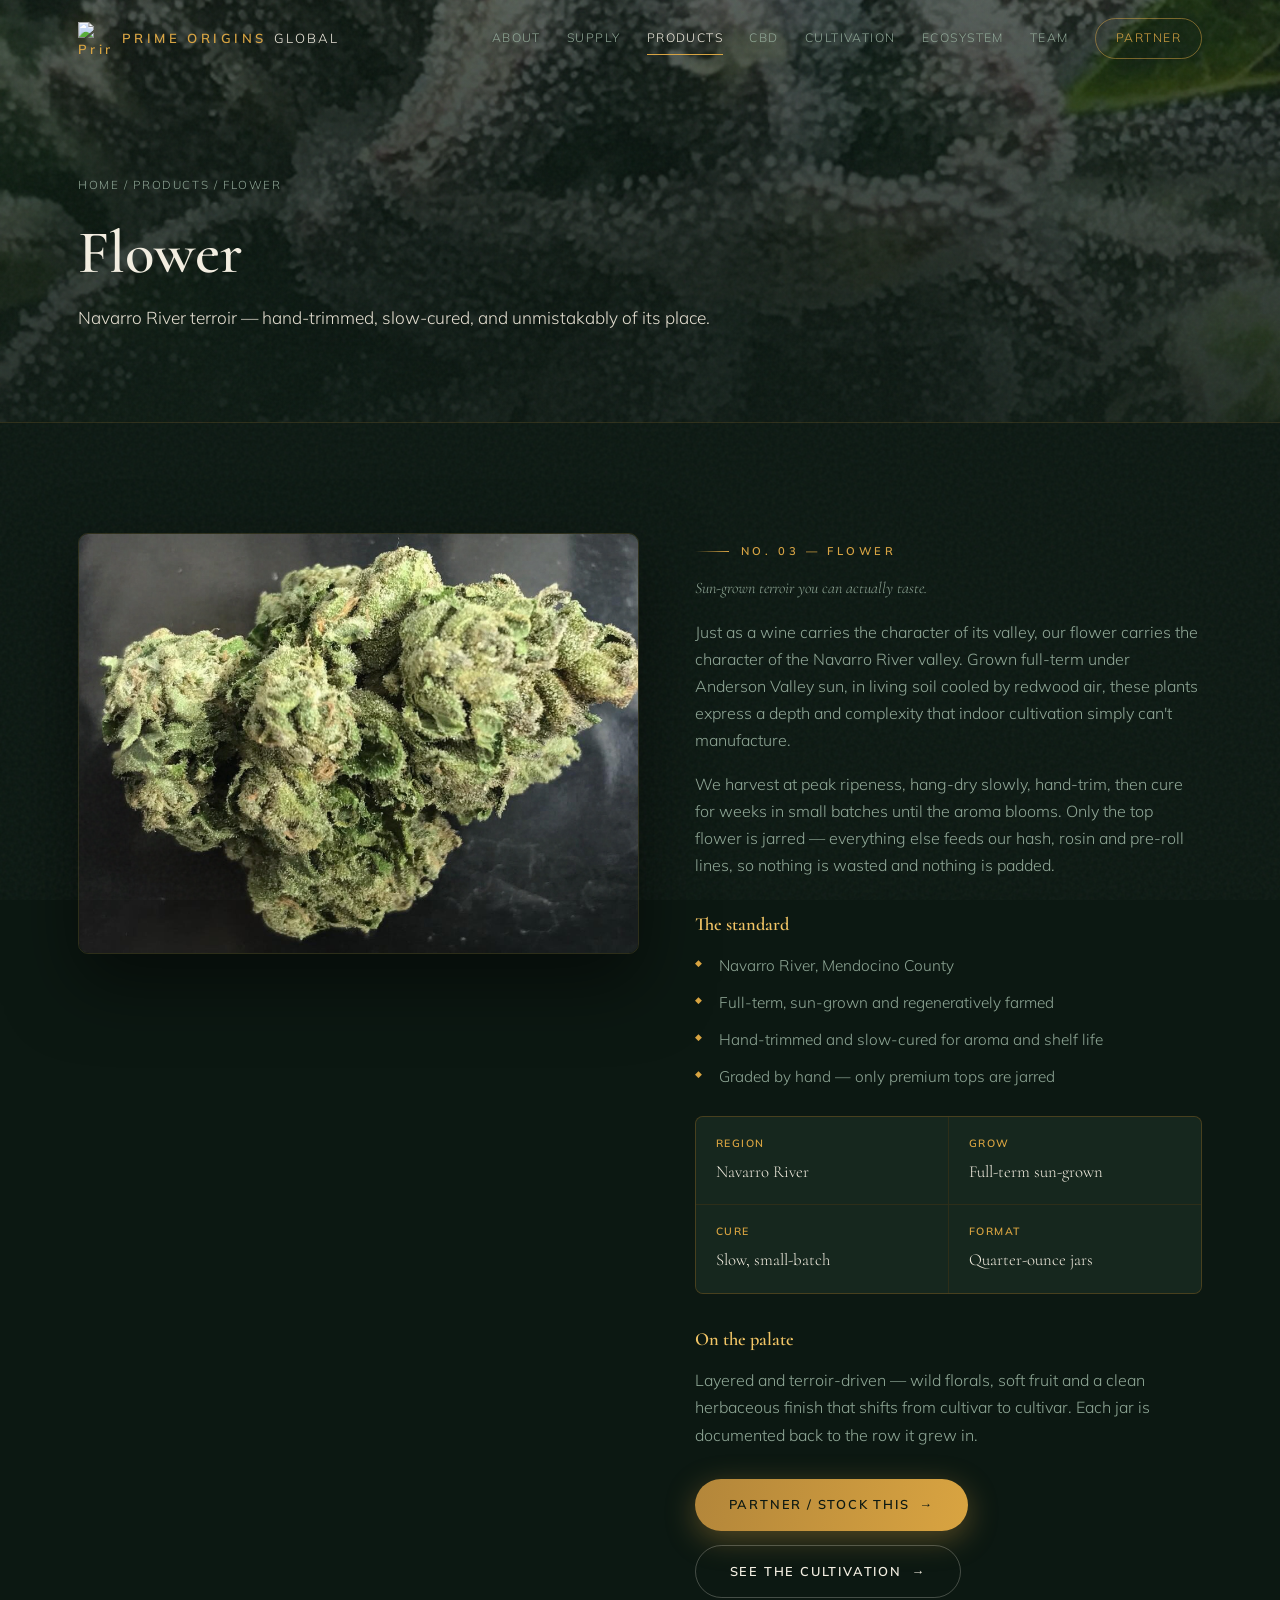
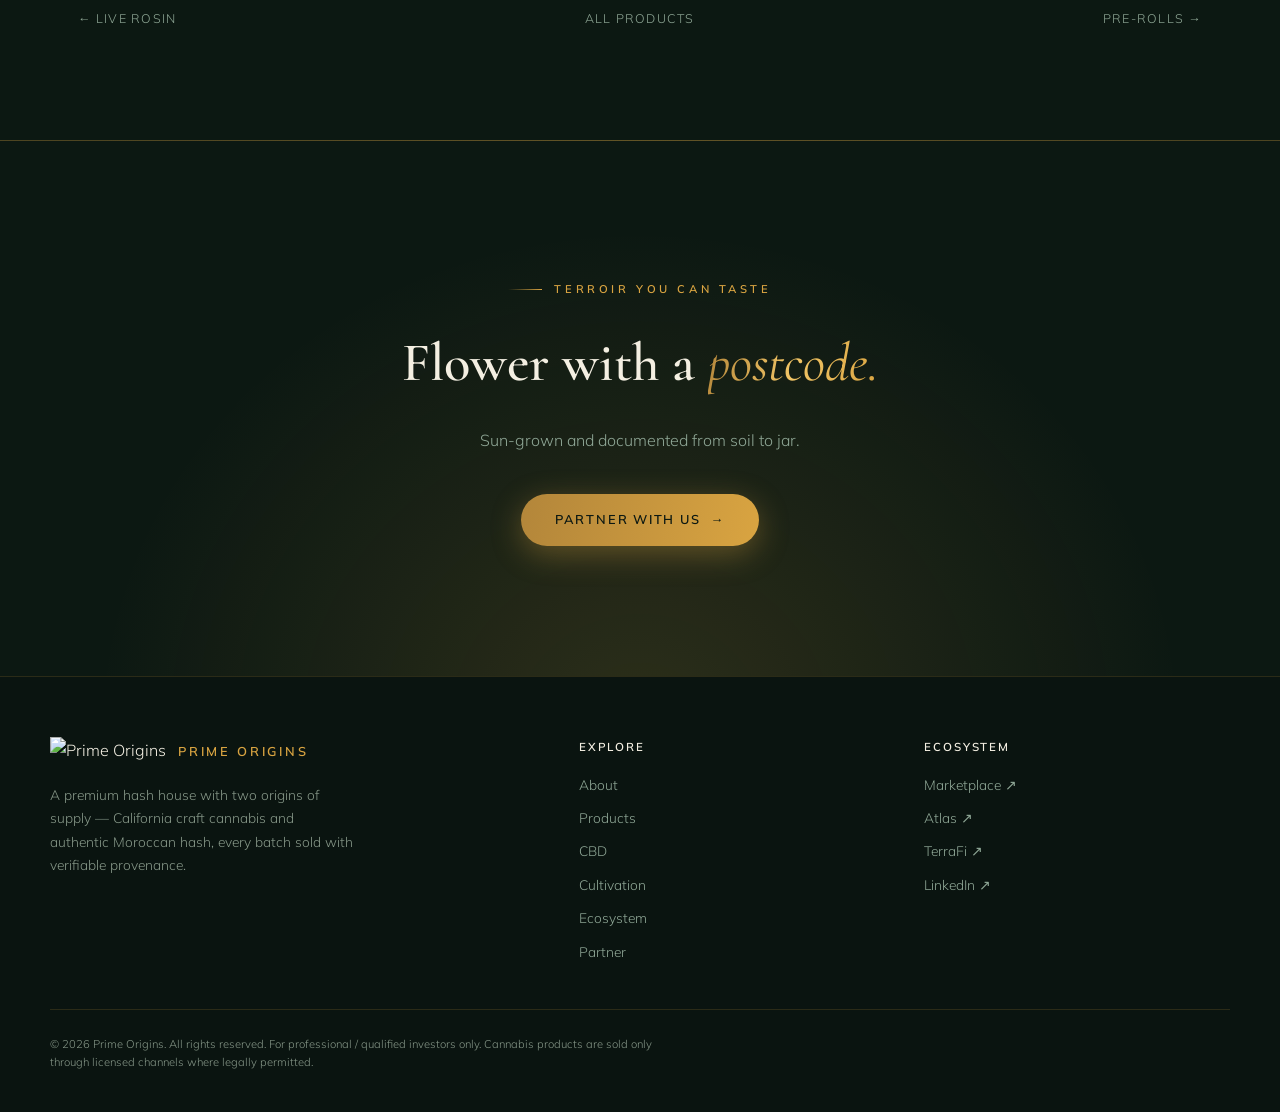
==== appellation-flower.html @ eee3cbf3 "Fix: restore /#partner links (revert incorrect /#invest repoint)" ====
<!DOCTYPE html>
<html lang="en">
<head>
<meta charset="UTF-8">
<meta name="viewport" content="width=device-width, initial-scale=1.0">
<title>Flower — Navarro River Sun-Grown | Prime Origins Global</title>
<meta name="description" content="Prime Origins Flower — Navarro River, Anderson Valley sun-grown cannabis. Hand-trimmed, slow-cured and jarred, with terroir you can taste and provenance you can verify.">
<link rel="canonical" href="https://primeoriginsglobal.org/appellation-flower.html">
<meta property="og:type" content="website">
<meta property="og:site_name" content="Prime Origins">
<meta property="og:title" content="Flower | Prime Origins">
<meta property="og:description" content="Navarro River terroir — hand-trimmed, slow-cured, and unmistakably of its place.">
<meta property="og:url" content="https://primeoriginsglobal.org/appellation-flower.html">
<meta property="og:image" content="https://primeoriginsglobal.org/assets/img/flower-nug.jpg">
<meta name="twitter:card" content="summary_large_image">
<meta name="twitter:site" content="@primeorigins_">
<meta name="twitter:title" content="Flower | Prime Origins">
<meta name="twitter:description" content="Navarro River terroir — hand-trimmed, slow-cured, and unmistakably of its place.">
<meta name="twitter:image" content="https://primeoriginsglobal.org/assets/img/flower-nug.jpg">
<link rel="preconnect" href="https://fonts.googleapis.com">
<link rel="preconnect" href="https://fonts.gstatic.com" crossorigin>
<link href="https://fonts.googleapis.com/css2?family=Fraunces:ital,opsz,wght@0,9..144,300..900;1,9..144,300..900&family=Inter:wght@300;400;500;600;700&display=swap" rel="stylesheet">
<link rel="stylesheet" href="assets/site.css">
</head>
<body>
<a class="skip" href="#main">Skip to content</a>
<div class="progress" id="progress" aria-hidden="true"></div>

<header id="hdr">
  <nav class="nav">
    <a class="logo" href="/"><img src="https://www.primeoriginsatlas.org/logo.png" alt="Prime Origins" width="32" height="32" decoding="async"><span>PRIME ORIGINS <span class="global">GLOBAL</span></span></a>
    <div class="nav-links" id="navLinks">
      <a href="/#about">About</a>
      <a href="/#supply">Supply</a>
      <a href="/#products" class="active">Products</a>
      <a href="/cbd.html">CBD</a>
      <a href="cultivation.html">Cultivation</a>
      <a href="ecosystem.html">Ecosystem</a>
      <a href="/#team">Team</a>
      <a class="nav-cta" href="/#partner">Partner</a>
    </div>
    <button class="menu-btn" id="menuBtn" aria-label="Open menu" aria-expanded="false" aria-controls="navLinks"><svg width="24" height="24" viewBox="0 0 24 24" fill="none" stroke="currentColor" stroke-width="2" stroke-linecap="round" aria-hidden="true"><path d="M3 6h18M3 12h18M3 18h18"/></svg></button>
  </nav>
</header>

<div class="phero">
  <div class="hero-bg"><img src="assets/img/bud-macro1.jpg" alt="Frosty sun-grown cannabis flower close-up" fetchpriority="high"></div>
  <div class="wrap">
    <span class="crumb"><a href="/">Home</a> / <a href="/#products">Products</a> / Flower</span>
    <h1>Flower</h1>
    <p>Navarro River terroir — hand-trimmed, slow-cured, and unmistakably of its place.</p>
  </div>
</div>

<section id="main">
  <div class="wrap">
    <div class="pd">
      <div class="pd-media rv"><img src="assets/img/flower-nug.jpg" alt="Cured Navarro River cannabis flower on a dark surface" loading="lazy" decoding="async"></div>
      <div class="pd-body rv d1">
        <span class="label">No. 03 — Flower</span>
        <p class="pd-tagline">Sun-grown terroir you can actually taste.</p>
        <p>Just as a wine carries the character of its valley, our flower carries the character of the Navarro River valley. Grown full-term under Anderson Valley sun, in living soil cooled by redwood air, these plants express a depth and complexity that indoor cultivation simply can't manufacture.</p>
        <p>We harvest at peak ripeness, hang-dry slowly, hand-trim, then cure for weeks in small batches until the aroma blooms. Only the top flower is jarred — everything else feeds our hash, rosin and pre-roll lines, so nothing is wasted and nothing is padded.</p>

        <h3>The standard</h3>
        <ul class="pd-notes">
          <li>Navarro River, Mendocino County</li>
          <li>Full-term, sun-grown and regeneratively farmed</li>
          <li>Hand-trimmed and slow-cured for aroma and shelf life</li>
          <li>Graded by hand — only premium tops are jarred</li>
        </ul>

        <div class="pd-specs">
          <div class="sp"><div class="k">Region</div><div class="v">Navarro River</div></div>
          <div class="sp"><div class="k">Grow</div><div class="v">Full-term sun-grown</div></div>
          <div class="sp"><div class="k">Cure</div><div class="v">Slow, small-batch</div></div>
          <div class="sp"><div class="k">Format</div><div class="v">Quarter-ounce jars</div></div>
        </div>

        <h3>On the palate</h3>
        <p>Layered and terroir-driven — wild florals, soft fruit and a clean herbaceous finish that shifts from cultivar to cultivar. Each jar is documented back to the row it grew in.</p>

        <div class="pd-cta">
          <a class="btn primary" href="/#partner">Partner / stock this <span class="arr" aria-hidden="true">&rarr;</span></a>
          <a class="btn ghost" href="cultivation.html">See the cultivation <span class="arr" aria-hidden="true">&rarr;</span></a>
        </div>
      </div>
    </div>

    <div class="prod-nav">
      <a href="live-rosin.html">&larr; Live Rosin</a>
      <a href="/#products">All products</a>
      <a href="pre-rolls.html">Pre-Rolls &rarr;</a>
    </div>
  </div>
</section>

<div class="cta">
  <span class="label center rv">Terroir you can taste</span>
  <h2 class="rv">Flower with a <em>postcode.</em></h2>
  <p class="rv d1">Sun-grown and documented from soil to jar.</p>
  <a class="btn primary rv d2" href="/#partner">Partner With Us <span class="arr" aria-hidden="true">&rarr;</span></a>
</div>

<button class="totop" id="totop" aria-label="Back to top"><svg width="20" height="20" viewBox="0 0 24 24" fill="none" stroke="currentColor" stroke-width="2.2" stroke-linecap="round" stroke-linejoin="round" aria-hidden="true"><path d="M12 19V5M5 12l7-7 7 7"/></svg></button>

<footer>
  <div class="foot-top">
    <div><div class="fbrand"><img src="https://www.primeoriginsatlas.org/logo.png" alt="Prime Origins"><span>PRIME ORIGINS</span></div><p class="fblurb">A premium hash house with two origins of supply — California craft cannabis and authentic Moroccan hash, every batch sold with verifiable provenance.</p></div>
    <div class="fcol"><h5>Explore</h5><a href="/#about">About</a><a href="/#products">Products</a><a href="/cbd.html">CBD</a><a href="cultivation.html">Cultivation</a><a href="ecosystem.html">Ecosystem</a><a href="/#partner">Partner</a></div>
    <div class="fcol"><h5>Ecosystem</h5><a href="https://www.primeorigins.org" target="_blank" rel="noopener">Marketplace ↗</a><a href="https://www.primeoriginsatlas.org" target="_blank" rel="noopener">Atlas ↗</a><a href="https://terrafi.me" target="_blank" rel="noopener">TerraFi ↗</a><a href="https://www.linkedin.com/company/primeorigins" target="_blank" rel="noopener">LinkedIn ↗</a></div>
  </div>
  <div class="foot-base"><p>© 2026 Prime Origins. All rights reserved. For professional / qualified investors only. Cannabis products are sold only through licensed channels where legally permitted.</p></div>
</footer>

<script src="assets/site.js"></script>
</body>
</html>
---- assets/site.css ----
@import url('https://fonts.googleapis.com/css2?family=Cormorant:ital,wght@0,400;0,500;0,600;0,700;1,400;1,500;1,600&family=Mulish:wght@300;400;500;600;700&display=swap');
/* ============================================================
   PRIME ORIGINS GLOBAL — Shared design system
   Palette: deep forest + warm gold. Type: Cormorant + Mulish.
   ============================================================ */
:root{
  --forest:#0C1812; --forest2:#13221A; --panel:#16271E; --panel2:#1C3127;
  --gold:#D9A441; --gold-bright:#F2C566; --cream:#F4EFE2; --mute:#8FA796; --green:#5F9479;
  --line:rgba(217,164,65,.16); --line2:rgba(217,164,65,.32);
  --max:1180px; --ease:cubic-bezier(.2,.6,.2,1);
}
*{margin:0;padding:0;box-sizing:border-box}
html{scroll-behavior:smooth}
body{
  background:var(--forest);color:var(--cream);
  font-family:'Mulish',sans-serif;font-weight:300;line-height:1.7;overflow-x:hidden;
}
::selection{background:var(--gold);color:var(--forest)}
h1,h2,h3,h4,.serif{font-family:'Cormorant',Georgia,serif;font-weight:600}
a{color:var(--gold);text-decoration:none}
img{max-width:100%;display:block}
a:focus-visible,button:focus-visible{outline:2px solid var(--gold);outline-offset:3px}
.wrap{max-width:var(--max);margin:0 auto;padding:0 28px}

/* grain overlay */
body::after{
  content:"";position:fixed;inset:0;pointer-events:none;z-index:999;opacity:.05;
  background-image:url("data:image/svg+xml,%3Csvg viewBox='0 0 256 256' xmlns='http://www.w3.org/2000/svg'%3E%3Cfilter id='n'%3E%3CfeTurbulence type='fractalNoise' baseFrequency='0.9' numOctaves='2'/%3E%3C/filter%3E%3Crect width='100%25' height='100%25' filter='url(%23n)'/%3E%3C/svg%3E");
}

.label{
  color:var(--gold);font-size:.7rem;font-weight:600;letter-spacing:.32em;
  text-transform:uppercase;display:inline-flex;align-items:center;gap:12px;
}
.label::before{content:"";width:34px;height:1px;background:linear-gradient(90deg,transparent,var(--gold))}
.label.center{justify-content:center}
.gold-em{font-style:italic;font-weight:400;color:var(--gold)}
.gold-it{font-style:italic;font-weight:400;background:linear-gradient(100deg,#B3863A,#F2C566 45%,#D9A441);-webkit-background-clip:text;background-clip:text;color:transparent}

/* ============ NAV ============ */
header{position:fixed;top:0;left:0;right:0;z-index:100;transition:background .35s,box-shadow .35s}
header.scrolled,header.menu-open{background:rgba(12,24,18,.92);backdrop-filter:blur(14px);box-shadow:0 1px 0 rgba(217,164,65,.18)}
.nav{display:flex;align-items:center;justify-content:space-between;padding:18px 28px;max-width:var(--max);margin:0 auto;position:relative}
.logo{display:flex;align-items:center;gap:12px;font-weight:600;letter-spacing:.26em;font-size:.82rem;color:var(--gold)}
.logo img{height:32px;width:auto;mix-blend-mode:screen;filter:drop-shadow(0 0 12px rgba(217,164,65,.35))}
.logo .global{color:var(--cream);letter-spacing:.16em;font-weight:300}
.nav-links{display:flex;gap:26px;align-items:center}
.nav-links a{font-size:.76rem;letter-spacing:.12em;text-transform:uppercase;color:var(--mute);position:relative;transition:color .25s}
.nav-links a::after{content:"";position:absolute;left:0;bottom:-6px;width:0;height:1px;background:var(--gold);transition:width .3s}
.nav-links a:hover,.nav-links a.active{color:var(--cream)}
.nav-links a:hover::after,.nav-links a.active::after{width:100%}
.nav-cta{border:1px solid rgba(217,164,65,.5);padding:9px 20px;border-radius:100px;color:var(--gold)!important;transition:all .3s}
.nav-cta:hover{background:var(--gold);color:var(--forest)!important;box-shadow:0 0 24px rgba(217,164,65,.4)}
.nav-cta::after{display:none}
.menu-btn{display:none;width:44px;height:44px;align-items:center;justify-content:center;background:none;border:0;color:var(--gold);cursor:pointer}

/* ============ BUTTONS ============ */
.btn{display:inline-flex;align-items:center;gap:10px;padding:15px 34px;border-radius:100px;font-size:.8rem;letter-spacing:.14em;text-transform:uppercase;font-weight:600;transition:all .3s;cursor:pointer;border:0}
.btn.primary{background:linear-gradient(100deg,#B3863A,#D9A441);color:var(--forest);box-shadow:0 8px 30px rgba(217,164,65,.35)}
.btn.primary:hover{transform:translateY(-2px);box-shadow:0 14px 44px rgba(217,164,65,.5)}
.btn.ghost{border:1px solid rgba(244,239,226,.25);color:var(--cream);background:transparent}
.btn.ghost:hover{border-color:var(--gold);color:var(--gold)}
.btn .arr{display:inline-block;transition:transform .3s}
.btn:hover .arr{transform:translateX(4px)}

/* ============ HERO (image) ============ */
.hero{position:relative;min-height:100vh;display:flex;flex-direction:column;justify-content:center;padding:150px 0 90px;overflow:hidden}
.hero-bg{position:absolute;inset:0;z-index:0}
.hero-bg img{width:100%;height:100%;object-fit:cover;object-position:center}
.hero-bg::after{content:"";position:absolute;inset:0;background:linear-gradient(180deg,rgba(12,24,18,.72) 0%,rgba(12,24,18,.55) 40%,rgba(12,24,18,.86) 100%)}
.hero-inner{position:relative;z-index:2}
.hero h1{font-size:clamp(2.6rem,6.4vw,5rem);line-height:1.04;letter-spacing:-.01em;margin:24px 0 26px;font-weight:560}
.hero p.lead{color:#E6E0D2;font-size:1.15rem;max-width:620px;font-weight:300;text-shadow:0 1px 20px rgba(0,0,0,.4)}
.hero-ctas{display:flex;gap:16px;margin-top:40px;flex-wrap:wrap}
.scroll-hint{position:absolute;bottom:30px;left:50%;transform:translateX(-50%);color:var(--mute);font-size:.66rem;letter-spacing:.3em;text-transform:uppercase;z-index:2;animation:bob 2.4s ease-in-out infinite}
@keyframes bob{0%,100%{transform:translate(-50%,0)}50%{transform:translate(-50%,8px)}}
.trust{display:flex;flex-wrap:wrap;gap:10px 26px;margin-top:30px;align-items:center}
.trust .ti{display:inline-flex;align-items:center;gap:9px;color:#CBD8CD;font-size:.72rem;letter-spacing:.08em;text-transform:uppercase;font-weight:500}
.trust .ti svg{color:var(--gold);flex:0 0 auto}

/* page hero (interior, shorter) */
.phero{position:relative;padding:170px 0 90px;overflow:hidden;border-bottom:1px solid var(--line)}
.phero .hero-bg::after{background:linear-gradient(180deg,rgba(12,24,18,.7),rgba(12,24,18,.9))}
.phero h1{font-size:clamp(2.2rem,5vw,3.8rem);line-height:1.06;margin:20px 0 18px;font-weight:560;position:relative;z-index:2}
.phero p{color:#E6E0D2;max-width:640px;font-size:1.08rem;position:relative;z-index:2}
.crumb{position:relative;z-index:2;font-size:.72rem;letter-spacing:.14em;text-transform:uppercase;color:var(--mute);margin-bottom:6px;display:inline-block}
.crumb a{color:var(--mute)}.crumb a:hover{color:var(--gold)}

/* stats */
.stats{display:grid;grid-template-columns:repeat(auto-fit,minmax(190px,1fr));gap:1px;background:rgba(217,164,65,.2);margin-top:64px;border:1px solid rgba(217,164,65,.2)}
.stat{background:rgba(12,24,18,.78);backdrop-filter:blur(6px);padding:28px 22px;position:relative;transition:background .3s}
.stat:hover{background:rgba(28,49,39,.9)}
.stat .v{font-family:'Cormorant',serif;font-size:2.2rem;font-weight:560;color:var(--gold-bright);line-height:1}
.stat .l{font-size:.72rem;color:var(--mute);margin-top:10px;letter-spacing:.08em;text-transform:uppercase}

/* ============ MARQUEE ============ */
.marquee{border-top:1px solid var(--line2);border-bottom:1px solid var(--line2);padding:18px 0;overflow:hidden;background:rgba(217,164,65,.04)}
.marquee-track{display:flex;gap:60px;white-space:nowrap;animation:scroll 32s linear infinite;width:max-content}
.marquee span{font-family:'Cormorant',serif;font-style:italic;font-size:1.02rem;color:var(--mute);display:flex;align-items:center;gap:60px}
.marquee b{color:var(--gold);font-weight:400}
@keyframes scroll{to{transform:translateX(-50%)}}

/* ============ SECTIONS ============ */
section{padding:110px 0;position:relative}
section h2{font-size:clamp(1.9rem,3.6vw,3rem);line-height:1.12;margin:18px 0 14px;font-weight:560}
.sub{font-family:'Cormorant',serif;font-style:italic;color:var(--gold);font-size:1.12rem;margin-bottom:48px;font-weight:400}
.alt{background:linear-gradient(180deg,var(--forest) 0%,#0A1410 50%,var(--forest) 100%)}

/* reveal */
.rv{opacity:0;transform:translateY(34px);transition:opacity .8s var(--ease),transform .8s var(--ease)}
.rv.in{opacity:1;transform:none}
.rv.d1{transition-delay:.1s}.rv.d2{transition-delay:.2s}.rv.d3{transition-delay:.3s}.rv.d4{transition-delay:.4s}

/* cards */
.cards{display:grid;grid-template-columns:repeat(auto-fit,minmax(290px,1fr));gap:20px}
.card{position:relative;background:linear-gradient(160deg,var(--panel),var(--forest2));padding:34px 30px;border:1px solid var(--line);border-radius:6px;transition:transform .35s,border-color .35s,box-shadow .35s;overflow:hidden}
.card::before{content:"";position:absolute;top:0;left:0;width:100%;height:3px;background:linear-gradient(90deg,var(--gold),transparent 70%)}
.card:hover{transform:translateY(-6px);border-color:var(--line2);box-shadow:0 24px 50px rgba(0,0,0,.45)}
.card h3{color:var(--gold-bright);font-size:1.3rem;margin-bottom:12px;font-weight:560}
.card p,.card li{color:var(--mute);font-size:.93rem}
.card .big-num{position:absolute;right:18px;top:6px;font-family:'Cormorant',serif;font-size:5rem;font-weight:600;color:rgba(217,164,65,.07);line-height:1}

/* quote band */
.band{padding:84px 0;text-align:center;position:relative;overflow:hidden}
.band::before{content:"";position:absolute;inset:0;background:radial-gradient(ellipse at center,rgba(217,164,65,.1),transparent 65%)}
.band p{position:relative;font-family:'Cormorant',serif;font-style:italic;font-weight:400;font-size:clamp(1.3rem,2.6vw,1.9rem);max-width:880px;margin:0 auto;line-height:1.5;background:linear-gradient(100deg,#F4EFE2,#F2C566 55%,#F4EFE2);-webkit-background-clip:text;background-clip:text;color:transparent}

/* ============ SPLIT (image + text) ============ */
.split2{display:grid;grid-template-columns:1fr 1fr;gap:54px;align-items:center}
.split2.rev .s2-media{order:-1}
.s2-media{border-radius:8px;overflow:hidden;position:relative;box-shadow:0 30px 70px rgba(0,0,0,.5);border:1px solid var(--line)}
.s2-media img{width:100%;height:100%;object-fit:cover;aspect-ratio:4/3;transition:transform .8s var(--ease)}
.s2-media:hover img{transform:scale(1.05)}
.s2-body h2{margin-top:10px}
.s2-body p{color:var(--mute);margin-bottom:14px}
.s2-body ul{list-style:none;margin-top:18px}
.s2-body li{margin-bottom:13px;padding-left:24px;position:relative;color:var(--mute);font-size:.96rem}
.s2-body li::before{content:"◆";position:absolute;left:0;top:3px;color:var(--gold);font-size:.55rem}
.s2-body li b{color:var(--cream);font-weight:500}

/* supply split */
.split{display:grid;grid-template-columns:1fr 1fr;gap:22px}
.engine{position:relative;padding:0;border-radius:8px;overflow:hidden;border:1px solid var(--line);transition:transform .4s,box-shadow .4s}
.engine:hover{transform:translateY(-6px);box-shadow:0 30px 60px rgba(0,0,0,.5)}
.engine .emedia{height:230px;overflow:hidden;position:relative}
.engine .emedia img{width:100%;height:100%;object-fit:cover;transition:transform .8s var(--ease)}
.engine:hover .emedia img{transform:scale(1.06)}
.engine .emedia::after{content:"";position:absolute;inset:0;background:linear-gradient(180deg,transparent 40%,rgba(12,24,18,.85))}
.engine .ebody{padding:30px 32px 36px}
.engine .where{font-size:.66rem;letter-spacing:.3em;text-transform:uppercase;color:var(--gold);font-weight:600}
.engine h3{font-size:1.5rem;color:var(--cream);margin:10px 0 18px;font-weight:560}
.engine ul{list-style:none}
.engine li{margin-bottom:12px;padding-left:24px;position:relative;color:var(--mute);font-size:.92rem}
.engine li::before{content:"◆";position:absolute;left:0;top:2px;color:var(--gold);font-size:.55rem}

/* ============ PRODUCTS GRID ============ */
.products{display:grid;grid-template-columns:repeat(auto-fit,minmax(250px,1fr));gap:22px}
.product{display:block;background:linear-gradient(170deg,var(--panel),var(--forest));border:1px solid var(--line);border-radius:8px;overflow:hidden;position:relative;transition:transform .35s,border-color .35s,box-shadow .35s}
.product:hover{transform:translateY(-8px);border-color:var(--line2);box-shadow:0 28px 56px rgba(0,0,0,.5)}
.product .pmedia{aspect-ratio:4/3;overflow:hidden;position:relative}
.product .pmedia img{width:100%;height:100%;object-fit:cover;transition:transform .7s var(--ease)}
.product:hover .pmedia img{transform:scale(1.08)}
.product .pbody{padding:24px 24px 28px}
.product .idx{font-family:'Cormorant',serif;font-style:italic;color:var(--gold);font-size:.9rem}
.product .name{font-family:'Cormorant',serif;font-weight:560;font-size:1.35rem;margin:8px 0 8px;color:var(--cream)}
.product .desc{color:var(--mute);font-size:.88rem}
.product .view{margin-top:16px;font-size:.72rem;letter-spacing:.14em;text-transform:uppercase;color:var(--gold);font-weight:600;display:inline-flex;gap:8px;align-items:center}
.product:hover .view .arr{transform:translateX(4px)}

/* ============ PRODUCT DETAIL ============ */
.pd{display:grid;grid-template-columns:1.05fr .95fr;gap:56px;align-items:start}
.pd-media{position:sticky;top:100px;border-radius:10px;overflow:hidden;border:1px solid var(--line);box-shadow:0 30px 70px rgba(0,0,0,.5)}
.pd-media img{width:100%;aspect-ratio:4/3;object-fit:cover}
.pd-body .label{margin-bottom:14px}
.pd-body h1{font-size:clamp(2rem,4vw,3.1rem);font-weight:560;line-height:1.08;margin-bottom:8px}
.pd-tagline{font-family:'Cormorant',serif;font-style:italic;color:var(--gold);font-size:1.15rem;margin-bottom:26px}
.pd-body p{color:var(--mute);margin-bottom:16px;font-size:1rem}
.pd-body h3{color:var(--gold-bright);font-size:1.15rem;margin:30px 0 12px}
.pd-specs{display:grid;grid-template-columns:1fr 1fr;gap:1px;background:var(--line);border:1px solid var(--line);border-radius:8px;overflow:hidden;margin:26px 0}
.pd-specs .sp{background:var(--panel);padding:18px 20px}
.pd-specs .sp .k{font-size:.66rem;letter-spacing:.14em;text-transform:uppercase;color:var(--gold);font-weight:600}
.pd-specs .sp .v{font-family:'Cormorant',serif;color:var(--cream);font-size:1.05rem;margin-top:5px}
.pd-notes{list-style:none;margin:10px 0 6px}
.pd-notes li{margin-bottom:11px;padding-left:24px;position:relative;color:var(--mute);font-size:.96rem}
.pd-notes li::before{content:"◆";position:absolute;left:0;top:3px;color:var(--gold);font-size:.55rem}
.pd-cta{display:flex;gap:14px;flex-wrap:wrap;margin-top:30px}
.prod-nav{display:flex;justify-content:space-between;gap:16px;flex-wrap:wrap;margin-top:10px}
.prod-nav a{font-size:.78rem;letter-spacing:.1em;text-transform:uppercase;color:var(--mute)}
.prod-nav a:hover{color:var(--gold)}

/* ============ GALLERY ============ */
.gallery{columns:3;column-gap:16px}
.gallery .gitem{break-inside:avoid;margin-bottom:16px;border-radius:8px;overflow:hidden;position:relative;cursor:pointer;border:1px solid var(--line);background:var(--panel)}
.gallery .gitem img{width:100%;display:block;transition:transform .7s var(--ease),filter .4s}
.gallery .gitem::after{content:"";position:absolute;inset:0;background:linear-gradient(180deg,transparent 60%,rgba(12,24,18,.55));opacity:0;transition:opacity .4s}
.gallery .gitem:hover img{transform:scale(1.06)}
.gallery .gitem:hover::after{opacity:1}
.gallery .gcap{position:absolute;left:16px;bottom:14px;right:16px;z-index:2;color:var(--cream);font-size:.82rem;opacity:0;transform:translateY(8px);transition:opacity .4s,transform .4s;font-family:'Cormorant',serif;font-style:italic}
.gallery .gitem:hover .gcap{opacity:1;transform:none}

/* lightbox */
.lb{position:fixed;inset:0;z-index:1000;background:rgba(8,16,12,.94);backdrop-filter:blur(8px);display:none;align-items:center;justify-content:center;padding:40px}
.lb.open{display:flex}
.lb img{max-width:92vw;max-height:86vh;border-radius:8px;box-shadow:0 30px 80px rgba(0,0,0,.6)}
.lb .lbx,.lb .lbprev,.lb .lbnext{position:absolute;background:rgba(22,39,30,.7);border:1px solid var(--line2);color:var(--gold);width:50px;height:50px;border-radius:50%;display:flex;align-items:center;justify-content:center;cursor:pointer;font-size:1.4rem;transition:background .25s,color .25s}
.lb .lbx:hover,.lb .lbprev:hover,.lb .lbnext:hover{background:var(--gold);color:var(--forest)}
.lb .lbx{top:26px;right:26px}
.lb .lbprev{left:26px;top:50%;transform:translateY(-50%)}
.lb .lbnext{right:26px;top:50%;transform:translateY(-50%)}

/* video */
.video-wrap{border-radius:10px;overflow:hidden;border:1px solid var(--line);box-shadow:0 30px 70px rgba(0,0,0,.5);background:#000;max-width:400px;margin:0 auto}
.video-wrap video{width:100%;height:auto;max-height:78vh;display:block}

/* ============ ECOSYSTEM ============ */
.eco-list{display:grid;gap:24px}
.eco-card{display:grid;grid-template-columns:.85fr 1.15fr;gap:0;background:linear-gradient(160deg,var(--panel),var(--forest2));border:1px solid var(--line);border-radius:10px;overflow:hidden;transition:transform .4s,border-color .4s,box-shadow .4s}
.eco-card:hover{transform:translateY(-5px);border-color:var(--line2);box-shadow:0 26px 56px rgba(0,0,0,.5)}
.eco-card.rev .eco-visual{order:2}
.eco-visual{position:relative;min-height:280px;display:flex;align-items:center;justify-content:center;overflow:hidden;background:radial-gradient(circle at 50% 40%,#1C3127,#0A1410)}
.eco-visual .browser{width:84%;max-width:420px;border-radius:8px;overflow:hidden;border:1px solid var(--line2);box-shadow:0 20px 50px rgba(0,0,0,.5);background:#0E1A14}
.eco-visual .bbar{display:flex;align-items:center;gap:6px;padding:9px 12px;background:#13211A;border-bottom:1px solid var(--line)}
.eco-visual .bbar i{width:9px;height:9px;border-radius:50%;background:#39513f;display:block}
.eco-visual .burl{margin-left:10px;font-size:.64rem;color:var(--mute);letter-spacing:.05em;font-family:'Mulish'}
.eco-visual .bscreen{padding:30px 24px 34px;min-height:160px;display:flex;flex-direction:column;gap:12px;justify-content:center}
.eco-visual .bmark{font-family:'Cormorant',serif;font-size:1.5rem;color:var(--gold-bright);font-weight:600}
.eco-visual .bline{height:8px;border-radius:4px;background:linear-gradient(90deg,rgba(217,164,65,.35),rgba(217,164,65,.08))}
.eco-visual .bline.s{width:60%}.eco-visual .bline.m{width:85%}
.eco-visual .bchips{display:flex;gap:7px;margin-top:6px;flex-wrap:wrap}
.eco-visual .bchips span{font-size:.6rem;color:var(--gold);border:1px solid var(--line2);border-radius:100px;padding:3px 9px;letter-spacing:.06em}
.eco-body{padding:40px 40px 42px}
.eco-body .etag{font-size:.66rem;letter-spacing:.28em;text-transform:uppercase;color:var(--gold);font-weight:600}
.eco-body h3{font-size:1.7rem;color:var(--cream);margin:10px 0 6px;font-weight:560}
.eco-body .eurl{color:var(--gold);font-size:.8rem;letter-spacing:.05em;margin-bottom:16px;display:inline-block}
.eco-body p{color:var(--mute);font-size:.96rem;margin-bottom:14px}
.eco-body ul{list-style:none;margin:14px 0 22px}
.eco-body li{margin-bottom:10px;padding-left:22px;position:relative;color:var(--mute);font-size:.92rem}
.eco-body li::before{content:"◆";position:absolute;left:0;top:2px;color:var(--gold);font-size:.5rem}
.eco-body .here{display:inline-block;font-size:.66rem;letter-spacing:.2em;text-transform:uppercase;color:var(--forest);background:var(--gold);padding:4px 12px;border-radius:100px;font-weight:700}

/* ============ FORM ============ */
.partner-grid{display:grid;grid-template-columns:.9fr 1.1fr;gap:48px;align-items:start}
.partner-intro p{color:var(--mute)}
.partner-intro ul{list-style:none;margin-top:22px}
.partner-intro li{margin-bottom:15px;padding-left:26px;position:relative;color:var(--mute);font-size:.95rem}
.partner-intro li::before{content:"◆";position:absolute;left:0;top:3px;color:var(--gold);font-size:.55rem}
.partner-intro li b{color:var(--cream);font-weight:500}
.partner-form{background:linear-gradient(160deg,var(--panel),var(--forest2));border:1px solid var(--line2);border-radius:10px;padding:38px 34px;position:relative;overflow:hidden}
.partner-form::before{content:"";position:absolute;top:0;left:0;width:100%;height:3px;background:linear-gradient(90deg,var(--gold),transparent 70%)}
.field{margin-bottom:18px}
.field label{display:block;font-size:.7rem;letter-spacing:.14em;text-transform:uppercase;color:var(--gold);font-weight:600;margin-bottom:8px}
.field input,.field select,.field textarea{width:100%;background:rgba(12,24,18,.6);border:1px solid var(--line2);border-radius:6px;color:var(--cream);font-family:'Mulish',sans-serif;font-size:.95rem;font-weight:300;padding:13px 15px;transition:border-color .25s,box-shadow .25s}
.field textarea{resize:vertical;min-height:120px;line-height:1.6}
.field select{appearance:none;cursor:pointer;background-image:url("data:image/svg+xml,%3Csvg xmlns='http://www.w3.org/2000/svg' width='14' height='14' viewBox='0 0 24 24' fill='none' stroke='%23D9A441' stroke-width='2.4' stroke-linecap='round' stroke-linejoin='round'%3E%3Cpath d='m6 9 6 6 6-6'/%3E%3C/svg%3E");background-repeat:no-repeat;background-position:right 15px center;padding-right:42px}
.field input::placeholder,.field textarea::placeholder{color:#5C6B60}
.field input:focus,.field select:focus,.field textarea:focus{outline:none;border-color:var(--gold);box-shadow:0 0 0 3px rgba(217,164,65,.12)}
.field-row{display:grid;grid-template-columns:1fr 1fr;gap:16px}
.partner-form .btn{width:100%;justify-content:center;margin-top:4px}
.form-note{font-size:.74rem;color:var(--mute);margin-top:14px;text-align:center;line-height:1.6}
.form-note a{color:var(--gold)}
.form-ok{display:none;text-align:center;padding:30px 10px}
.form-ok.show{display:block}
.form-ok .ic{width:60px;height:60px;border-radius:50%;background:linear-gradient(120deg,#B3863A,#F2C566);display:flex;align-items:center;justify-content:center;margin:0 auto 18px;color:var(--forest)}
.form-ok h3{color:var(--cream);font-size:1.4rem;margin-bottom:8px}
.form-ok p{color:var(--mute);font-size:.95rem}

/* ============ CTA ============ */
.cta{text-align:center;padding:130px 28px;position:relative;overflow:hidden;background:radial-gradient(ellipse at 50% 110%,rgba(217,164,65,.16),transparent 60%),var(--forest);border-top:1px solid var(--line2)}
.cta h2{font-size:clamp(2rem,4.4vw,3.4rem);max-width:860px;margin:18px auto;font-weight:560}
.cta h2 em{font-style:italic;font-weight:400;background:linear-gradient(100deg,#B3863A,#F2C566 50%,#D9A441);-webkit-background-clip:text;background-clip:text;color:transparent}
.cta p{color:var(--mute);max-width:560px;margin:0 auto 40px}

/* ============ FOOTER ============ */
footer{padding:60px 28px 40px;border-top:1px solid var(--line);background:#0A1410}
.foot-top{max-width:var(--max);margin:0 auto;display:grid;grid-template-columns:1.6fr 1fr 1fr;gap:40px;padding-bottom:36px;border-bottom:1px solid var(--line)}
.foot-top .fbrand{display:flex;align-items:center;gap:12px;margin-bottom:16px}
.foot-top .fbrand img{height:30px;mix-blend-mode:screen}
.foot-top .fbrand span{color:var(--gold);font-weight:600;letter-spacing:.22em;font-size:.8rem}
.foot-top .fblurb{color:#869788;font-size:.86rem;max-width:38ch;line-height:1.7}
footer h5{color:var(--cream);font-size:.72rem;letter-spacing:.16em;text-transform:uppercase;margin-bottom:16px;font-family:'Mulish';font-weight:600}
footer .fcol a{display:block;color:var(--mute);font-size:.86rem;margin-bottom:10px;transition:color .2s}
footer .fcol a:hover{color:var(--gold)}
.foot-base{max-width:var(--max);margin:26px auto 0;display:flex;flex-wrap:wrap;justify-content:space-between;gap:14px;align-items:center}
.foot-base p{color:#869788;font-size:.7rem;max-width:640px;line-height:1.6}

/* progress + totop */
.progress{position:fixed;top:0;left:0;height:2px;width:0;z-index:200;background:linear-gradient(90deg,var(--gold),var(--gold-bright));box-shadow:0 0 12px rgba(217,164,65,.5);transition:width .1s linear}
.totop{position:fixed;right:22px;bottom:22px;z-index:120;width:46px;height:46px;border-radius:50%;display:flex;align-items:center;justify-content:center;cursor:pointer;background:rgba(12,24,18,.78);backdrop-filter:blur(10px);border:1px solid var(--line2);color:var(--gold);opacity:0;visibility:hidden;transform:translateY(12px);transition:opacity .35s,transform .35s,visibility .35s,background .3s,box-shadow .3s}
.totop.show{opacity:1;visibility:visible;transform:none}
.totop:hover{background:var(--gold);color:var(--forest);box-shadow:0 8px 24px rgba(217,164,65,.4)}
.skip{position:absolute;left:-999px;top:0;z-index:300;background:var(--gold);color:var(--forest);padding:10px 18px;border-radius:0 0 8px 0;font-size:.8rem;font-weight:600}
.skip:focus{left:0}

/* ============ RESPONSIVE ============ */
@media(max-width:900px){
  .pd{grid-template-columns:1fr;gap:32px}.pd-media{position:static}
  .eco-card{grid-template-columns:1fr}.eco-card.rev .eco-visual{order:0}
  .partner-grid{grid-template-columns:1fr;gap:34px}
  .split2{grid-template-columns:1fr;gap:30px}.split2.rev .s2-media{order:0}
  .split{grid-template-columns:1fr}
  .gallery{columns:2}
  .foot-top{grid-template-columns:1fr 1fr}
}
@media(max-width:760px){
  .nav-links{display:none;position:absolute;top:100%;left:0;right:0;flex-direction:column;align-items:flex-start;gap:4px;background:rgba(12,24,18,.97);backdrop-filter:blur(14px);border-bottom:1px solid var(--line2);padding:18px 28px 26px}
  .nav-links a{width:100%;padding:12px 0;font-size:.9rem}
  .nav-links a::after{display:none}
  .nav-cta{margin-top:10px;text-align:center}
  header.menu-open .nav-links{display:flex}
  .menu-btn{display:inline-flex}
  .field-row{grid-template-columns:1fr}
  .foot-top{grid-template-columns:1fr}
}
@media(max-width:520px){.gallery{columns:1}}

@media (prefers-reduced-motion: reduce){
  html{scroll-behavior:auto}
  *,*::before,*::after{animation:none !important;transition:none !important}
  .rv{opacity:1;transform:none}
  .marquee-track{animation:none}
}
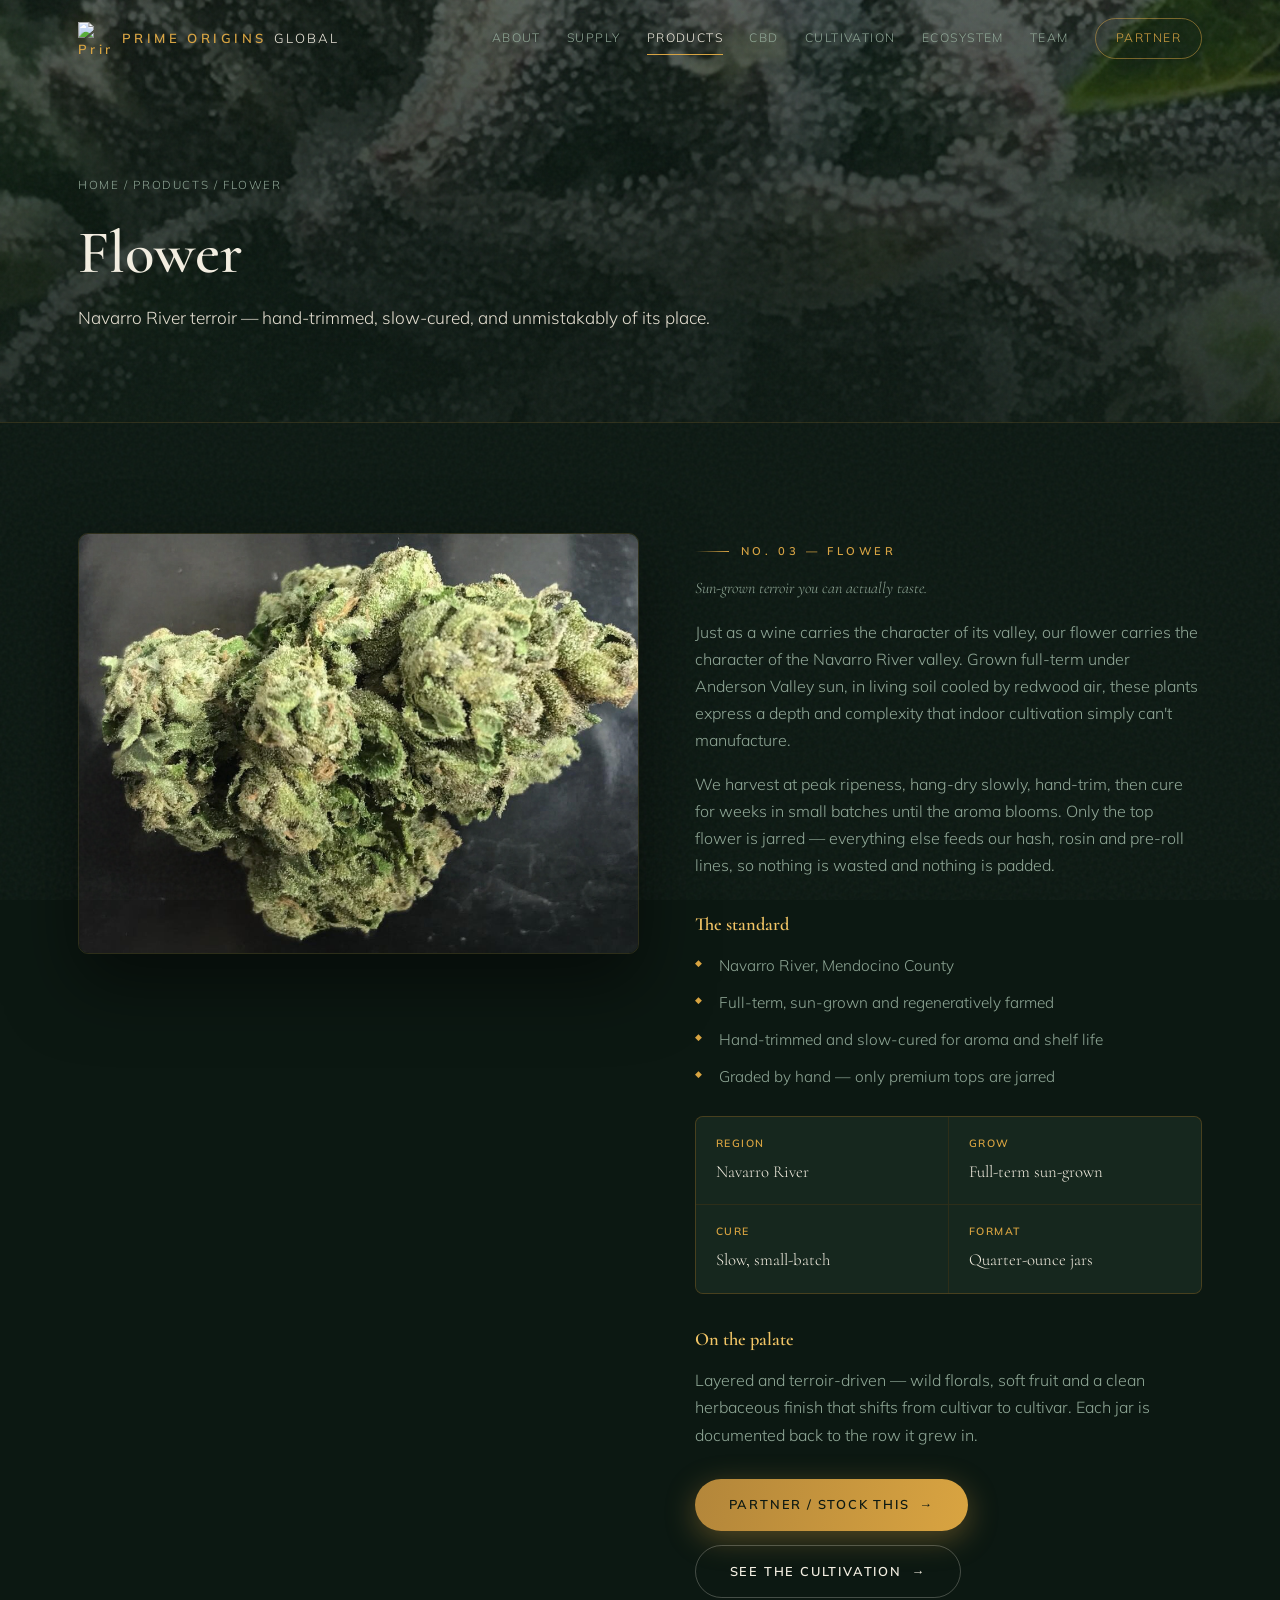
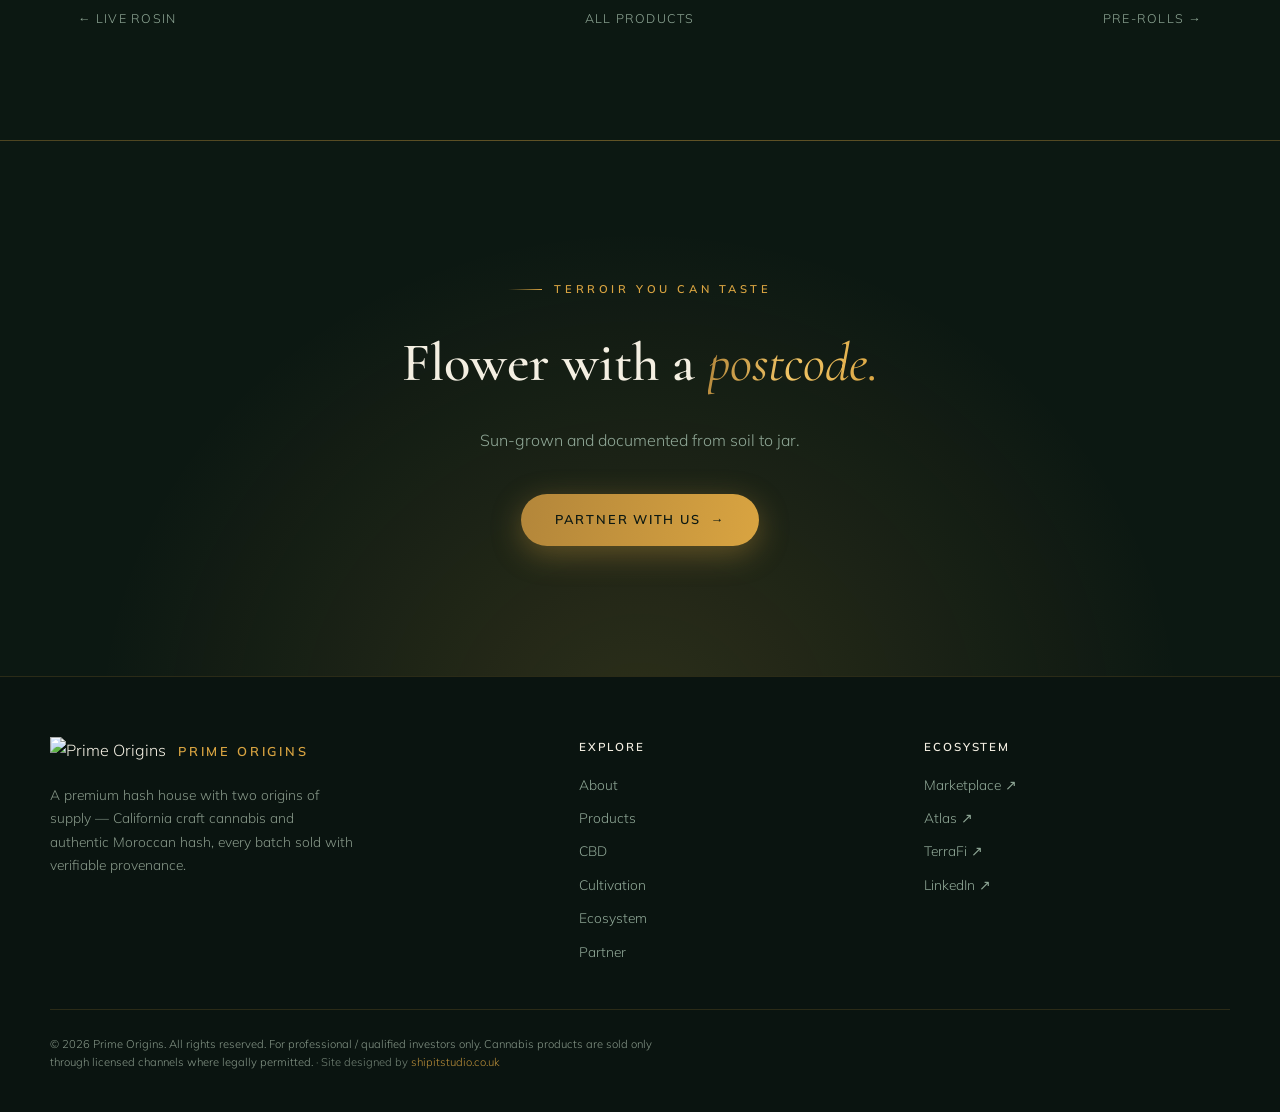
==== commit 6c68f21c: "Add shipitstudio.co.uk footer credit to all product/section subpages Appends the same muted small-pr" ====
--- a/appellation-flower.html
+++ b/appellation-flower.html
@@ -6,17 +6,9 @@
 <title>Flower — Navarro River Sun-Grown | Prime Origins Global</title>
 <meta name="description" content="Prime Origins Flower — Navarro River, Anderson Valley sun-grown cannabis. Hand-trimmed, slow-cured and jarred, with terroir you can taste and provenance you can verify.">
 <link rel="canonical" href="https://primeoriginsglobal.org/appellation-flower.html">
-<meta property="og:type" content="website">
-<meta property="og:site_name" content="Prime Origins">
 <meta property="og:title" content="Flower | Prime Origins">
 <meta property="og:description" content="Navarro River terroir — hand-trimmed, slow-cured, and unmistakably of its place.">
-<meta property="og:url" content="https://primeoriginsglobal.org/appellation-flower.html">
 <meta property="og:image" content="https://primeoriginsglobal.org/assets/img/flower-nug.jpg">
-<meta name="twitter:card" content="summary_large_image">
-<meta name="twitter:site" content="@primeorigins_">
-<meta name="twitter:title" content="Flower | Prime Origins">
-<meta name="twitter:description" content="Navarro River terroir — hand-trimmed, slow-cured, and unmistakably of its place.">
-<meta name="twitter:image" content="https://primeoriginsglobal.org/assets/img/flower-nug.jpg">
 <link rel="preconnect" href="https://fonts.googleapis.com">
 <link rel="preconnect" href="https://fonts.gstatic.com" crossorigin>
 <link href="https://fonts.googleapis.com/css2?family=Fraunces:ital,opsz,wght@0,9..144,300..900;1,9..144,300..900&family=Inter:wght@300;400;500;600;700&display=swap" rel="stylesheet">
@@ -55,7 +47,7 @@
 <section id="main">
   <div class="wrap">
     <div class="pd">
-      <div class="pd-media rv"><img src="assets/img/flower-nug.jpg" alt="Cured Navarro River cannabis flower on a dark surface" loading="lazy" decoding="async"></div>
+      <div class="pd-media rv"><img src="assets/img/flower-nug.jpg" alt="Cured Navarro River cannabis flower on a dark surface"></div>
       <div class="pd-body rv d1">
         <span class="label">No. 03 — Flower</span>
         <p class="pd-tagline">Sun-grown terroir you can actually taste.</p>
@@ -110,7 +102,7 @@
     <div class="fcol"><h5>Explore</h5><a href="/#about">About</a><a href="/#products">Products</a><a href="/cbd.html">CBD</a><a href="cultivation.html">Cultivation</a><a href="ecosystem.html">Ecosystem</a><a href="/#partner">Partner</a></div>
     <div class="fcol"><h5>Ecosystem</h5><a href="https://www.primeorigins.org" target="_blank" rel="noopener">Marketplace ↗</a><a href="https://www.primeoriginsatlas.org" target="_blank" rel="noopener">Atlas ↗</a><a href="https://terrafi.me" target="_blank" rel="noopener">TerraFi ↗</a><a href="https://www.linkedin.com/company/primeorigins" target="_blank" rel="noopener">LinkedIn ↗</a></div>
   </div>
-  <div class="foot-base"><p>© 2026 Prime Origins. All rights reserved. For professional / qualified investors only. Cannabis products are sold only through licensed channels where legally permitted.</p></div>
+  <div class="foot-base"><p>© 2026 Prime Origins. All rights reserved. For professional / qualified investors only. Cannabis products are sold only through licensed channels where legally permitted. <span style="opacity:.85">· Site designed by <a href="https://shipitstudio.co.uk" target="_blank" rel="noopener">shipitstudio.co.uk</a></span></p></div>
 </footer>
 
 <script src="assets/site.js"></script>
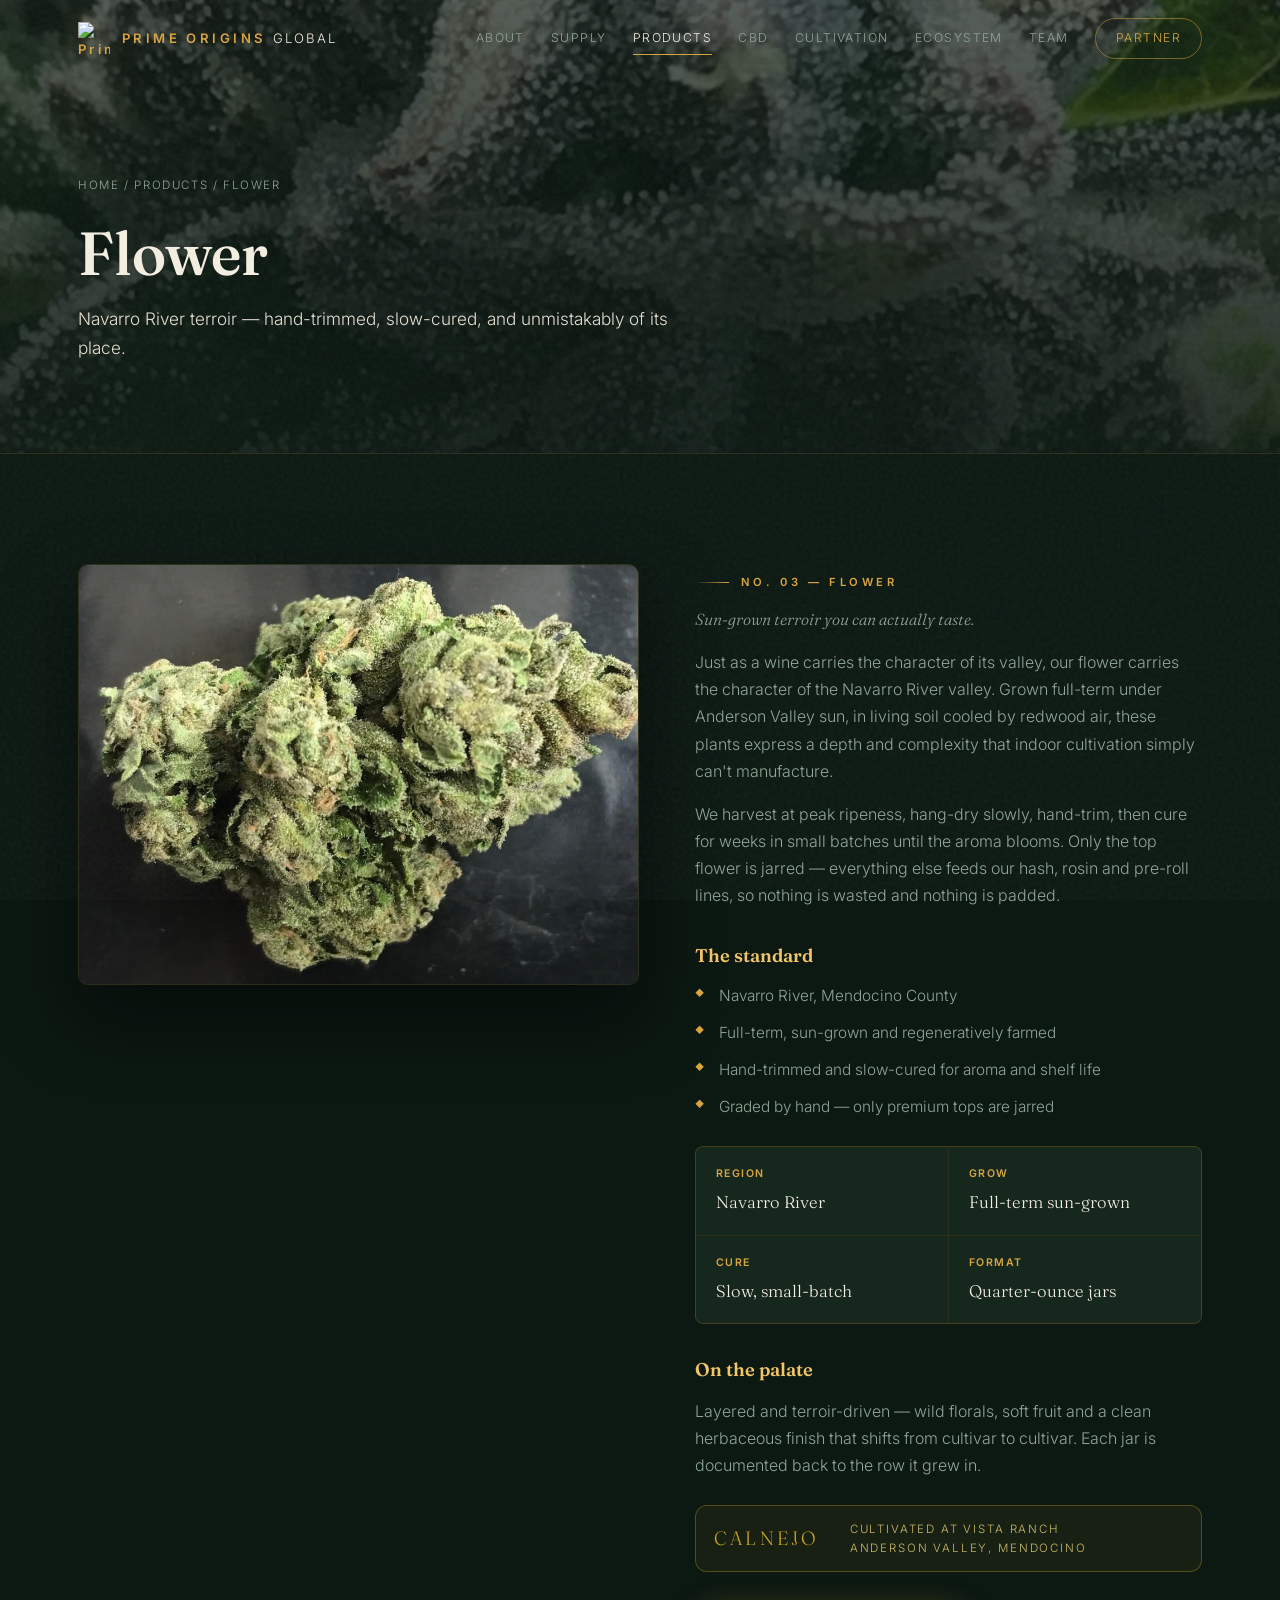
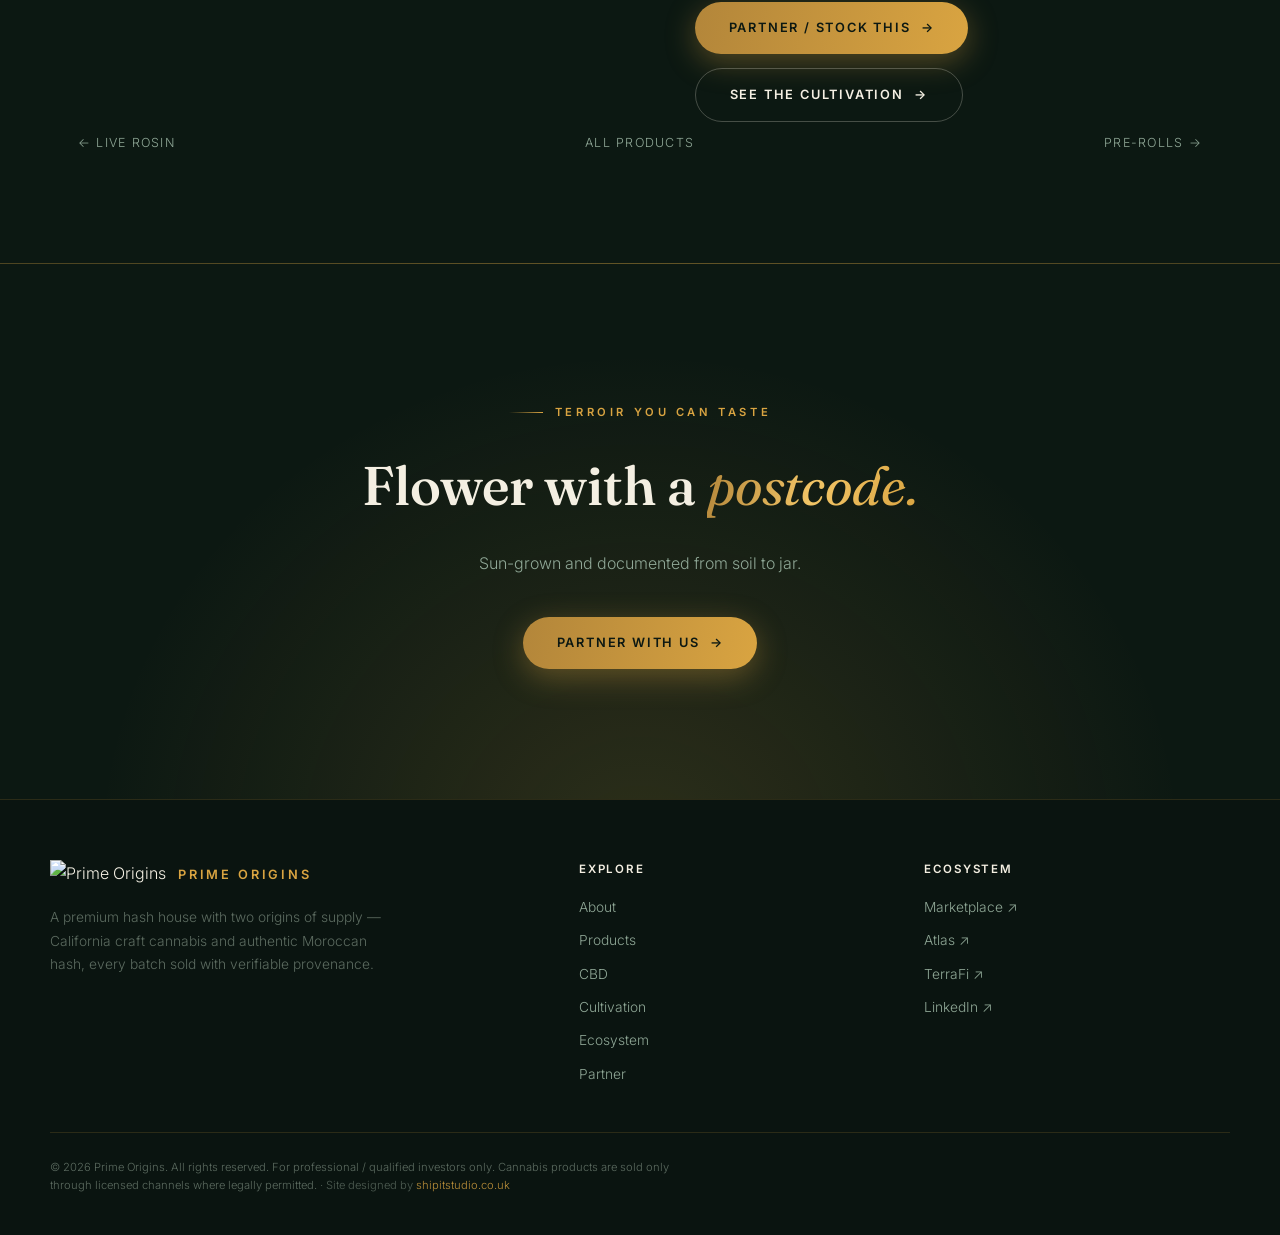
==== commit db1bc1c4: "Add Calnejo cultivation credit" ====
--- a/appellation-flower.html
+++ b/appellation-flower.html
@@ -9,6 +9,7 @@
 <meta property="og:title" content="Flower | Prime Origins">
 <meta property="og:description" content="Navarro River terroir — hand-trimmed, slow-cured, and unmistakably of its place.">
 <meta property="og:image" content="https://primeoriginsglobal.org/assets/img/flower-nug.jpg">
+<link rel="icon" href="/favicon.svg" type="image/svg+xml">
 <link rel="preconnect" href="https://fonts.googleapis.com">
 <link rel="preconnect" href="https://fonts.gstatic.com" crossorigin>
 <link href="https://fonts.googleapis.com/css2?family=Fraunces:ital,opsz,wght@0,9..144,300..900;1,9..144,300..900&family=Inter:wght@300;400;500;600;700&display=swap" rel="stylesheet">
@@ -72,6 +73,11 @@
         <h3>On the palate</h3>
         <p>Layered and terroir-driven — wild florals, soft fruit and a clean herbaceous finish that shifts from cultivar to cultivar. Each jar is documented back to the row it grew in.</p>
 
+        <a href="cultivation.html" style="display:flex;align-items:center;gap:16px;margin:26px 0 4px;padding:14px 18px;border:1px solid rgba(201,162,39,.35);border-radius:12px;text-decoration:none;background:rgba(201,162,39,.06)">
+          <svg viewBox="0 0 450 80" aria-hidden="true" style="display:block;width:120px;height:auto;flex:none"><text x="0" y="64" font-family="Fraunces, Georgia, serif" font-size="72" letter-spacing="12" fill="#C9A227">CALNEJO</text></svg>
+          <span style="font-size:.72rem;letter-spacing:.16em;text-transform:uppercase;color:#cbb96a;line-height:1.6">Cultivated at Vista Ranch<br>Anderson Valley, Mendocino</span>
+        </a>
+
         <div class="pd-cta">
           <a class="btn primary" href="/#partner">Partner / stock this <span class="arr" aria-hidden="true">&rarr;</span></a>
           <a class="btn ghost" href="cultivation.html">See the cultivation <span class="arr" aria-hidden="true">&rarr;</span></a>
--- a/assets/site.css
+++ b/assets/site.css
@@ -1,7 +1,6 @@
-@import url('https://fonts.googleapis.com/css2?family=Cormorant:ital,wght@0,400;0,500;0,600;0,700;1,400;1,500;1,600&family=Mulish:wght@300;400;500;600;700&display=swap');
 /* ============================================================
    PRIME ORIGINS GLOBAL — Shared design system
-   Palette: deep forest + warm gold. Type: Cormorant + Mulish.
+   Palette: deep forest + warm gold. Type: Fraunces + Inter.
    ============================================================ */
 :root{
   --forest:#0C1812; --forest2:#13221A; --panel:#16271E; --panel2:#1C3127;
@@ -13,10 +12,10 @@
 html{scroll-behavior:smooth}
 body{
   background:var(--forest);color:var(--cream);
-  font-family:'Mulish',sans-serif;font-weight:300;line-height:1.7;overflow-x:hidden;
+  font-family:'Inter',sans-serif;font-weight:300;line-height:1.7;overflow-x:hidden;
 }
 ::selection{background:var(--gold);color:var(--forest)}
-h1,h2,h3,h4,.serif{font-family:'Cormorant',Georgia,serif;font-weight:600}
+h1,h2,h3,h4,.serif{font-family:'Fraunces',Georgia,serif;font-weight:600}
 a{color:var(--gold);text-decoration:none}
 img{max-width:100%;display:block}
 a:focus-visible,button:focus-visible{outline:2px solid var(--gold);outline-offset:3px}
@@ -90,20 +89,20 @@
 .stats{display:grid;grid-template-columns:repeat(auto-fit,minmax(190px,1fr));gap:1px;background:rgba(217,164,65,.2);margin-top:64px;border:1px solid rgba(217,164,65,.2)}
 .stat{background:rgba(12,24,18,.78);backdrop-filter:blur(6px);padding:28px 22px;position:relative;transition:background .3s}
 .stat:hover{background:rgba(28,49,39,.9)}
-.stat .v{font-family:'Cormorant',serif;font-size:2.2rem;font-weight:560;color:var(--gold-bright);line-height:1}
+.stat .v{font-family:'Fraunces',serif;font-size:2.2rem;font-weight:560;color:var(--gold-bright);line-height:1}
 .stat .l{font-size:.72rem;color:var(--mute);margin-top:10px;letter-spacing:.08em;text-transform:uppercase}
 
 /* ============ MARQUEE ============ */
 .marquee{border-top:1px solid var(--line2);border-bottom:1px solid var(--line2);padding:18px 0;overflow:hidden;background:rgba(217,164,65,.04)}
 .marquee-track{display:flex;gap:60px;white-space:nowrap;animation:scroll 32s linear infinite;width:max-content}
-.marquee span{font-family:'Cormorant',serif;font-style:italic;font-size:1.02rem;color:var(--mute);display:flex;align-items:center;gap:60px}
+.marquee span{font-family:'Fraunces',serif;font-style:italic;font-size:1.02rem;color:var(--mute);display:flex;align-items:center;gap:60px}
 .marquee b{color:var(--gold);font-weight:400}
 @keyframes scroll{to{transform:translateX(-50%)}}
 
 /* ============ SECTIONS ============ */
 section{padding:110px 0;position:relative}
 section h2{font-size:clamp(1.9rem,3.6vw,3rem);line-height:1.12;margin:18px 0 14px;font-weight:560}
-.sub{font-family:'Cormorant',serif;font-style:italic;color:var(--gold);font-size:1.12rem;margin-bottom:48px;font-weight:400}
+.sub{font-family:'Fraunces',serif;font-style:italic;color:var(--gold);font-size:1.12rem;margin-bottom:48px;font-weight:400}
 .alt{background:linear-gradient(180deg,var(--forest) 0%,#0A1410 50%,var(--forest) 100%)}
 
 /* reveal */
@@ -118,12 +117,12 @@
 .card:hover{transform:translateY(-6px);border-color:var(--line2);box-shadow:0 24px 50px rgba(0,0,0,.45)}
 .card h3{color:var(--gold-bright);font-size:1.3rem;margin-bottom:12px;font-weight:560}
 .card p,.card li{color:var(--mute);font-size:.93rem}
-.card .big-num{position:absolute;right:18px;top:6px;font-family:'Cormorant',serif;font-size:5rem;font-weight:600;color:rgba(217,164,65,.07);line-height:1}
+.card .big-num{position:absolute;right:18px;top:6px;font-family:'Fraunces',serif;font-size:5rem;font-weight:600;color:rgba(217,164,65,.07);line-height:1}
 
 /* quote band */
 .band{padding:84px 0;text-align:center;position:relative;overflow:hidden}
 .band::before{content:"";position:absolute;inset:0;background:radial-gradient(ellipse at center,rgba(217,164,65,.1),transparent 65%)}
-.band p{position:relative;font-family:'Cormorant',serif;font-style:italic;font-weight:400;font-size:clamp(1.3rem,2.6vw,1.9rem);max-width:880px;margin:0 auto;line-height:1.5;background:linear-gradient(100deg,#F4EFE2,#F2C566 55%,#F4EFE2);-webkit-background-clip:text;background-clip:text;color:transparent}
+.band p{position:relative;font-family:'Fraunces',serif;font-style:italic;font-weight:400;font-size:clamp(1.3rem,2.6vw,1.9rem);max-width:880px;margin:0 auto;line-height:1.5;background:linear-gradient(100deg,#F4EFE2,#F2C566 55%,#F4EFE2);-webkit-background-clip:text;background-clip:text;color:transparent}
 
 /* ============ SPLIT (image + text) ============ */
 .split2{display:grid;grid-template-columns:1fr 1fr;gap:54px;align-items:center}
@@ -161,8 +160,8 @@
 .product .pmedia img{width:100%;height:100%;object-fit:cover;transition:transform .7s var(--ease)}
 .product:hover .pmedia img{transform:scale(1.08)}
 .product .pbody{padding:24px 24px 28px}
-.product .idx{font-family:'Cormorant',serif;font-style:italic;color:var(--gold);font-size:.9rem}
-.product .name{font-family:'Cormorant',serif;font-weight:560;font-size:1.35rem;margin:8px 0 8px;color:var(--cream)}
+.product .idx{font-family:'Fraunces',serif;font-style:italic;color:var(--gold);font-size:.9rem}
+.product .name{font-family:'Fraunces',serif;font-weight:560;font-size:1.35rem;margin:8px 0 8px;color:var(--cream)}
 .product .desc{color:var(--mute);font-size:.88rem}
 .product .view{margin-top:16px;font-size:.72rem;letter-spacing:.14em;text-transform:uppercase;color:var(--gold);font-weight:600;display:inline-flex;gap:8px;align-items:center}
 .product:hover .view .arr{transform:translateX(4px)}
@@ -173,13 +172,13 @@
 .pd-media img{width:100%;aspect-ratio:4/3;object-fit:cover}
 .pd-body .label{margin-bottom:14px}
 .pd-body h1{font-size:clamp(2rem,4vw,3.1rem);font-weight:560;line-height:1.08;margin-bottom:8px}
-.pd-tagline{font-family:'Cormorant',serif;font-style:italic;color:var(--gold);font-size:1.15rem;margin-bottom:26px}
+.pd-tagline{font-family:'Fraunces',serif;font-style:italic;color:var(--gold);font-size:1.15rem;margin-bottom:26px}
 .pd-body p{color:var(--mute);margin-bottom:16px;font-size:1rem}
 .pd-body h3{color:var(--gold-bright);font-size:1.15rem;margin:30px 0 12px}
 .pd-specs{display:grid;grid-template-columns:1fr 1fr;gap:1px;background:var(--line);border:1px solid var(--line);border-radius:8px;overflow:hidden;margin:26px 0}
 .pd-specs .sp{background:var(--panel);padding:18px 20px}
 .pd-specs .sp .k{font-size:.66rem;letter-spacing:.14em;text-transform:uppercase;color:var(--gold);font-weight:600}
-.pd-specs .sp .v{font-family:'Cormorant',serif;color:var(--cream);font-size:1.05rem;margin-top:5px}
+.pd-specs .sp .v{font-family:'Fraunces',serif;color:var(--cream);font-size:1.05rem;margin-top:5px}
 .pd-notes{list-style:none;margin:10px 0 6px}
 .pd-notes li{margin-bottom:11px;padding-left:24px;position:relative;color:var(--mute);font-size:.96rem}
 .pd-notes li::before{content:"◆";position:absolute;left:0;top:3px;color:var(--gold);font-size:.55rem}
@@ -195,7 +194,7 @@
 .gallery .gitem::after{content:"";position:absolute;inset:0;background:linear-gradient(180deg,transparent 60%,rgba(12,24,18,.55));opacity:0;transition:opacity .4s}
 .gallery .gitem:hover img{transform:scale(1.06)}
 .gallery .gitem:hover::after{opacity:1}
-.gallery .gcap{position:absolute;left:16px;bottom:14px;right:16px;z-index:2;color:var(--cream);font-size:.82rem;opacity:0;transform:translateY(8px);transition:opacity .4s,transform .4s;font-family:'Cormorant',serif;font-style:italic}
+.gallery .gcap{position:absolute;left:16px;bottom:14px;right:16px;z-index:2;color:var(--cream);font-size:.82rem;opacity:0;transform:translateY(8px);transition:opacity .4s,transform .4s;font-family:'Fraunces',serif;font-style:italic}
 .gallery .gitem:hover .gcap{opacity:1;transform:none}
 
 /* lightbox */
@@ -221,9 +220,9 @@
 .eco-visual .browser{width:84%;max-width:420px;border-radius:8px;overflow:hidden;border:1px solid var(--line2);box-shadow:0 20px 50px rgba(0,0,0,.5);background:#0E1A14}
 .eco-visual .bbar{display:flex;align-items:center;gap:6px;padding:9px 12px;background:#13211A;border-bottom:1px solid var(--line)}
 .eco-visual .bbar i{width:9px;height:9px;border-radius:50%;background:#39513f;display:block}
-.eco-visual .burl{margin-left:10px;font-size:.64rem;color:var(--mute);letter-spacing:.05em;font-family:'Mulish'}
+.eco-visual .burl{margin-left:10px;font-size:.64rem;color:var(--mute);letter-spacing:.05em;font-family:'Inter'}
 .eco-visual .bscreen{padding:30px 24px 34px;min-height:160px;display:flex;flex-direction:column;gap:12px;justify-content:center}
-.eco-visual .bmark{font-family:'Cormorant',serif;font-size:1.5rem;color:var(--gold-bright);font-weight:600}
+.eco-visual .bmark{font-family:'Fraunces',serif;font-size:1.5rem;color:var(--gold-bright);font-weight:600}
 .eco-visual .bline{height:8px;border-radius:4px;background:linear-gradient(90deg,rgba(217,164,65,.35),rgba(217,164,65,.08))}
 .eco-visual .bline.s{width:60%}.eco-visual .bline.m{width:85%}
 .eco-visual .bchips{display:flex;gap:7px;margin-top:6px;flex-wrap:wrap}
@@ -249,7 +248,7 @@
 .partner-form::before{content:"";position:absolute;top:0;left:0;width:100%;height:3px;background:linear-gradient(90deg,var(--gold),transparent 70%)}
 .field{margin-bottom:18px}
 .field label{display:block;font-size:.7rem;letter-spacing:.14em;text-transform:uppercase;color:var(--gold);font-weight:600;margin-bottom:8px}
-.field input,.field select,.field textarea{width:100%;background:rgba(12,24,18,.6);border:1px solid var(--line2);border-radius:6px;color:var(--cream);font-family:'Mulish',sans-serif;font-size:.95rem;font-weight:300;padding:13px 15px;transition:border-color .25s,box-shadow .25s}
+.field input,.field select,.field textarea{width:100%;background:rgba(12,24,18,.6);border:1px solid var(--line2);border-radius:6px;color:var(--cream);font-family:'Inter',sans-serif;font-size:.95rem;font-weight:300;padding:13px 15px;transition:border-color .25s,box-shadow .25s}
 .field textarea{resize:vertical;min-height:120px;line-height:1.6}
 .field select{appearance:none;cursor:pointer;background-image:url("data:image/svg+xml,%3Csvg xmlns='http://www.w3.org/2000/svg' width='14' height='14' viewBox='0 0 24 24' fill='none' stroke='%23D9A441' stroke-width='2.4' stroke-linecap='round' stroke-linejoin='round'%3E%3Cpath d='m6 9 6 6 6-6'/%3E%3C/svg%3E");background-repeat:no-repeat;background-position:right 15px center;padding-right:42px}
 .field input::placeholder,.field textarea::placeholder{color:#5C6B60}
@@ -276,12 +275,12 @@
 .foot-top .fbrand{display:flex;align-items:center;gap:12px;margin-bottom:16px}
 .foot-top .fbrand img{height:30px;mix-blend-mode:screen}
 .foot-top .fbrand span{color:var(--gold);font-weight:600;letter-spacing:.22em;font-size:.8rem}
-.foot-top .fblurb{color:#869788;font-size:.86rem;max-width:38ch;line-height:1.7}
-footer h5{color:var(--cream);font-size:.72rem;letter-spacing:.16em;text-transform:uppercase;margin-bottom:16px;font-family:'Mulish';font-weight:600}
+.foot-top .fblurb{color:#5C6B60;font-size:.86rem;max-width:38ch;line-height:1.7}
+footer h5{color:var(--cream);font-size:.72rem;letter-spacing:.16em;text-transform:uppercase;margin-bottom:16px;font-family:'Inter';font-weight:600}
 footer .fcol a{display:block;color:var(--mute);font-size:.86rem;margin-bottom:10px;transition:color .2s}
 footer .fcol a:hover{color:var(--gold)}
 .foot-base{max-width:var(--max);margin:26px auto 0;display:flex;flex-wrap:wrap;justify-content:space-between;gap:14px;align-items:center}
-.foot-base p{color:#869788;font-size:.7rem;max-width:640px;line-height:1.6}
+.foot-base p{color:#5C6B60;font-size:.7rem;max-width:640px;line-height:1.6}
 
 /* progress + totop */
 .progress{position:fixed;top:0;left:0;height:2px;width:0;z-index:200;background:linear-gradient(90deg,var(--gold),var(--gold-bright));box-shadow:0 0 12px rgba(217,164,65,.5);transition:width .1s linear}
@@ -319,3 +318,15 @@
   .rv{opacity:1;transform:none}
   .marquee-track{animation:none}
 }
+
+/* --- Site-wide motion & polish (2026-07) --- */
+::selection{background:#C9A227;color:#101410}
+@media (prefers-reduced-motion:no-preference){
+  html{scroll-behavior:smooth}
+  .phero .crumb{opacity:0;animation:poFadeUp .8s ease forwards}
+  .phero h1{opacity:0;transform:translateY(16px);animation:poFadeUp .8s .18s ease forwards}
+  .phero .wrap>p{opacity:0;transform:translateY(16px);animation:poFadeUp .8s .36s ease forwards}
+  .phero .hero-bg img,.hero .hero-bg img{transform:scale(1.1);animation:poSlowZoom 14s ease-out forwards}
+}
+@keyframes poFadeUp{to{opacity:1;transform:none}}
+@keyframes poSlowZoom{to{transform:scale(1)}}
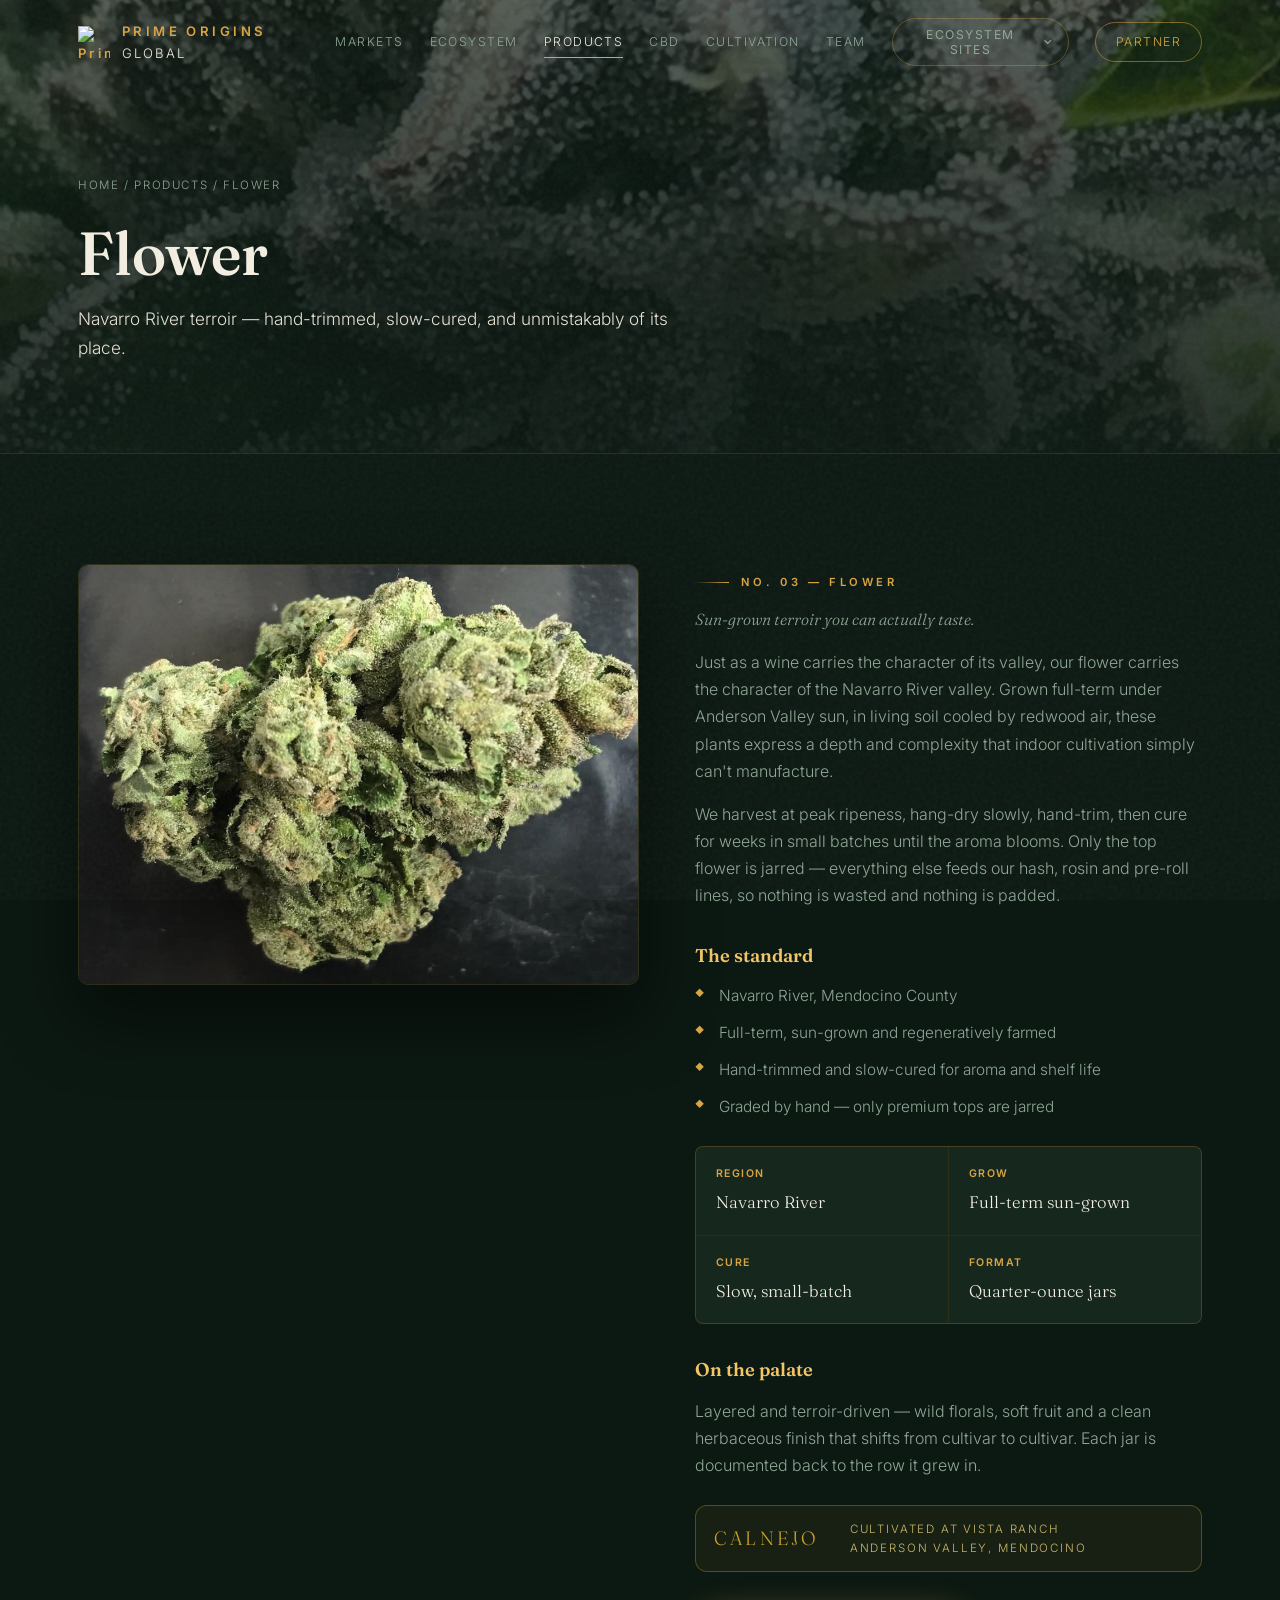
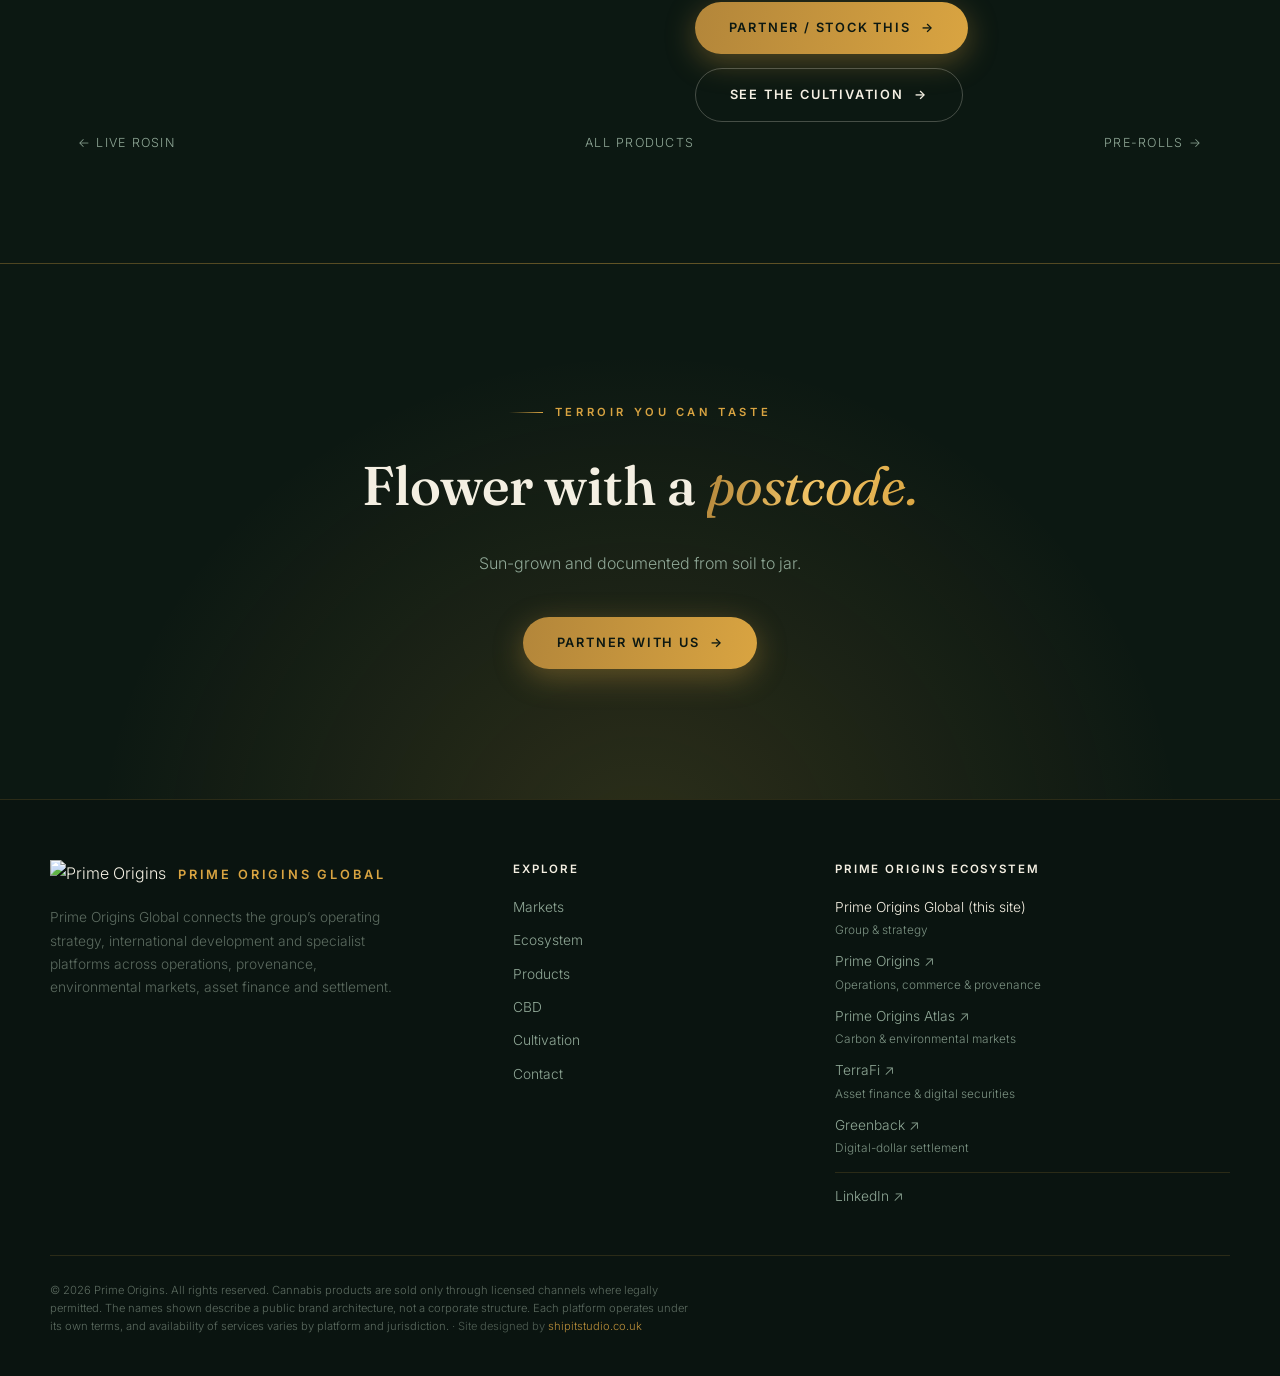
==== commit c28912c3: "Product pages (1/3): group nav and footer; remove Morocco and two-origins claims from Craft Hash" ====
--- a/appellation-flower.html
+++ b/appellation-flower.html
@@ -23,12 +23,11 @@
   <nav class="nav">
     <a class="logo" href="/"><img src="https://www.primeoriginsatlas.org/logo.png" alt="Prime Origins" width="32" height="32" decoding="async"><span>PRIME ORIGINS <span class="global">GLOBAL</span></span></a>
     <div class="nav-links" id="navLinks">
-      <a href="/#about">About</a>
-      <a href="/#supply">Supply</a>
+      <a href="/#markets">Markets</a>
+      <a href="/#ecosystem">Ecosystem</a>
       <a href="/#products" class="active">Products</a>
       <a href="/cbd.html">CBD</a>
       <a href="cultivation.html">Cultivation</a>
-      <a href="ecosystem.html">Ecosystem</a>
       <a href="/#team">Team</a>
       <a class="nav-cta" href="/#partner">Partner</a>
     </div>
@@ -104,11 +103,14 @@
 
 <footer>
   <div class="foot-top">
-    <div><div class="fbrand"><img src="https://www.primeoriginsatlas.org/logo.png" alt="Prime Origins"><span>PRIME ORIGINS</span></div><p class="fblurb">A premium hash house with two origins of supply — California craft cannabis and authentic Moroccan hash, every batch sold with verifiable provenance.</p></div>
-    <div class="fcol"><h5>Explore</h5><a href="/#about">About</a><a href="/#products">Products</a><a href="/cbd.html">CBD</a><a href="cultivation.html">Cultivation</a><a href="ecosystem.html">Ecosystem</a><a href="/#partner">Partner</a></div>
-    <div class="fcol"><h5>Ecosystem</h5><a href="https://www.primeorigins.org" target="_blank" rel="noopener">Marketplace ↗</a><a href="https://www.primeoriginsatlas.org" target="_blank" rel="noopener">Atlas ↗</a><a href="https://terrafi.me" target="_blank" rel="noopener">TerraFi ↗</a><a href="https://www.linkedin.com/company/primeorigins" target="_blank" rel="noopener">LinkedIn ↗</a></div>
+    <div>
+      <div class="fbrand"><img src="https://www.primeoriginsatlas.org/logo.png" alt="Prime Origins"><span>PRIME ORIGINS GLOBAL</span></div>
+      <p class="fblurb">Prime Origins Global connects the group’s operating strategy, international development and specialist platforms across operations, provenance, environmental markets, asset finance and settlement.</p>
+    </div>
+    <div class="fcol"><h5>Explore</h5><a href="/#markets">Markets</a><a href="/#ecosystem">Ecosystem</a><a href="/#products">Products</a><a href="/cbd.html">CBD</a><a href="cultivation.html">Cultivation</a><a href="/#partner">Contact</a></div>
+    <div class="fcol"><h5>Prime Origins ecosystem</h5><a href="https://primeoriginsglobal.org/" aria-current="page">Prime Origins Global (this site)<span class="frole">Group &amp; strategy</span></a><a href="https://primeorigins.org/" target="_blank" rel="noopener noreferrer">Prime Origins ↗<span class="frole">Operations, commerce &amp; provenance</span></a><a href="https://primeoriginsatlas.org/" target="_blank" rel="noopener noreferrer">Prime Origins Atlas ↗<span class="frole">Carbon &amp; environmental markets</span></a><a href="https://terrafi.me/" target="_blank" rel="noopener noreferrer">TerraFi ↗<span class="frole">Asset finance &amp; digital securities</span></a><a href="https://gnbk.app/" target="_blank" rel="noopener noreferrer">Greenback ↗<span class="frole">Digital-dollar settlement</span></a><a class="fsocial" href="https://www.linkedin.com/company/primeorigins" target="_blank" rel="noopener noreferrer">LinkedIn ↗</a></div>
   </div>
-  <div class="foot-base"><p>© 2026 Prime Origins. All rights reserved. For professional / qualified investors only. Cannabis products are sold only through licensed channels where legally permitted. <span style="opacity:.85">· Site designed by <a href="https://shipitstudio.co.uk" target="_blank" rel="noopener">shipitstudio.co.uk</a></span></p></div>
+  <div class="foot-base"><p>© 2026 Prime Origins. All rights reserved. Cannabis products are sold only through licensed channels where legally permitted. <span data-eco-note>The names shown describe a public brand architecture, not a corporate structure. Each platform operates under its own terms, and availability of services varies by platform and jurisdiction. </span><span style="opacity:.85">· Site designed by <a href="https://shipitstudio.co.uk" target="_blank" rel="noopener">shipitstudio.co.uk</a></span></p></div>
 </footer>
 
 <script src="assets/site.js"></script>
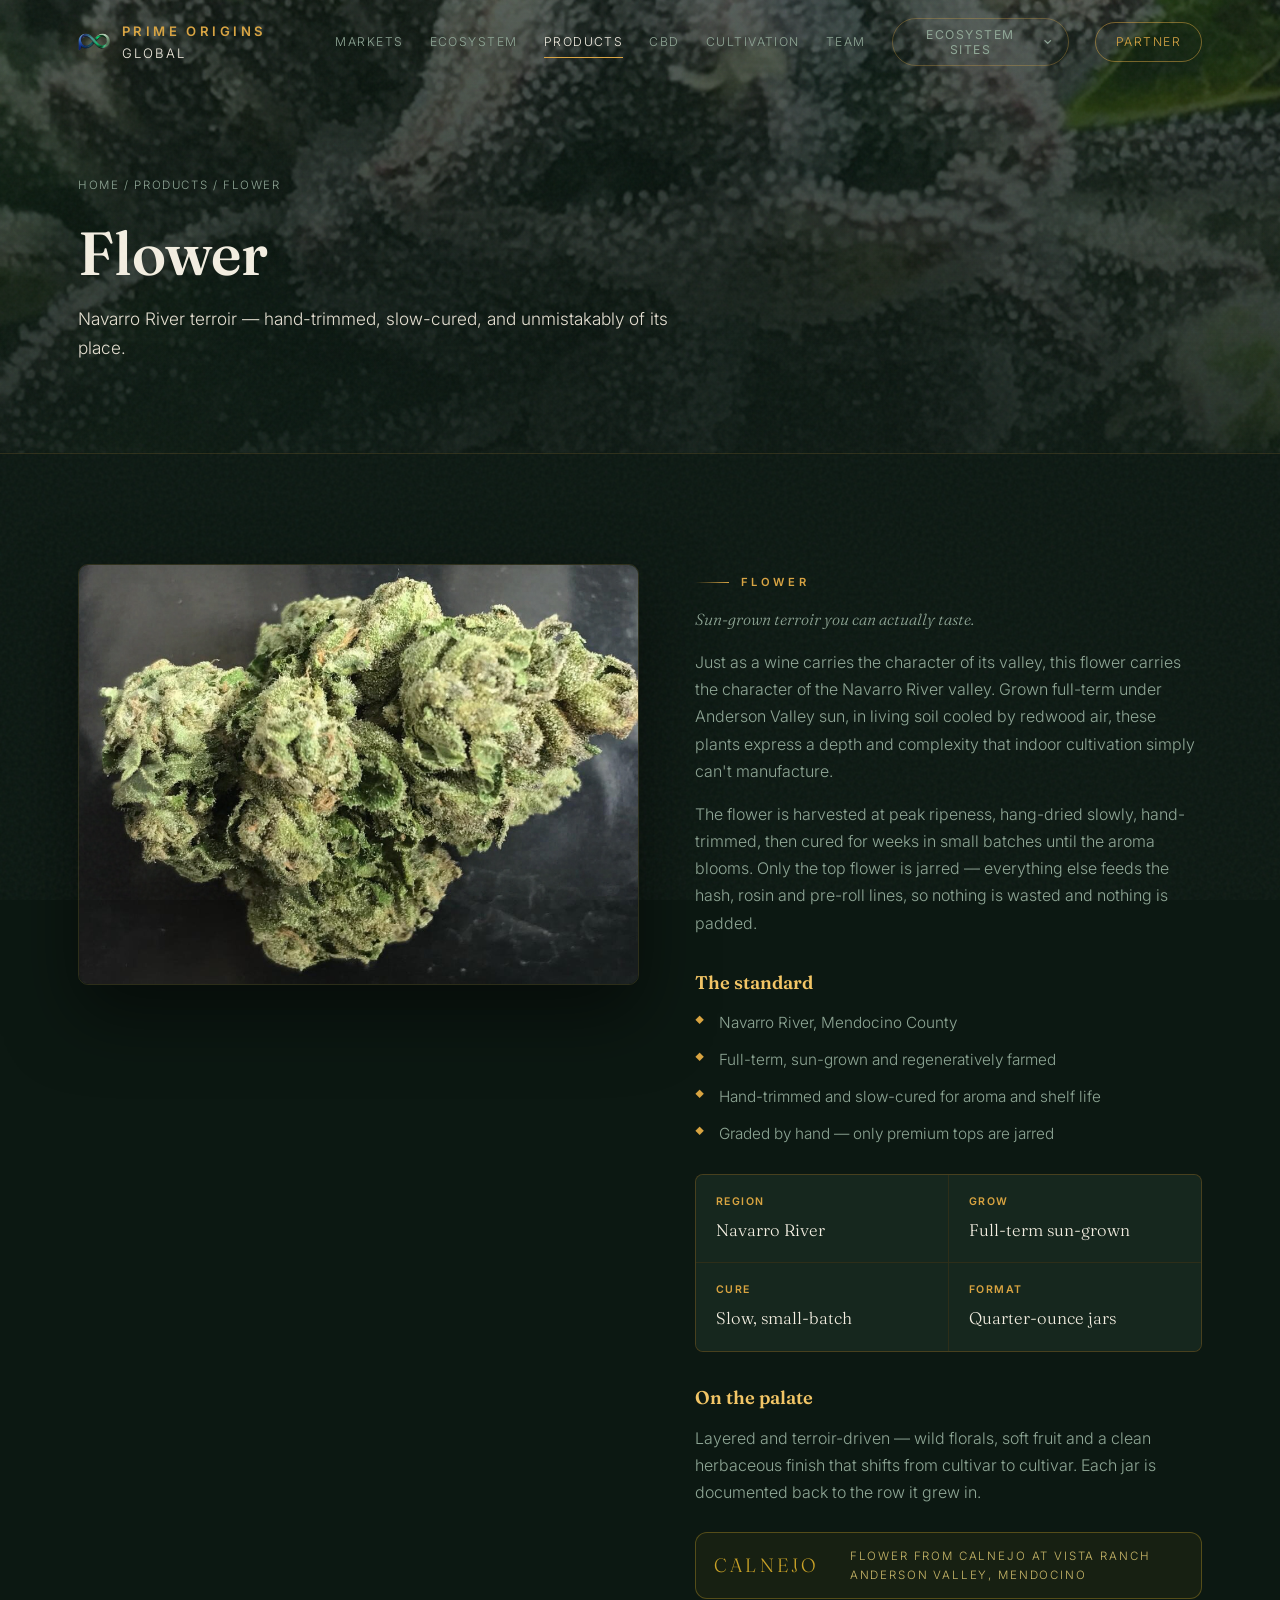
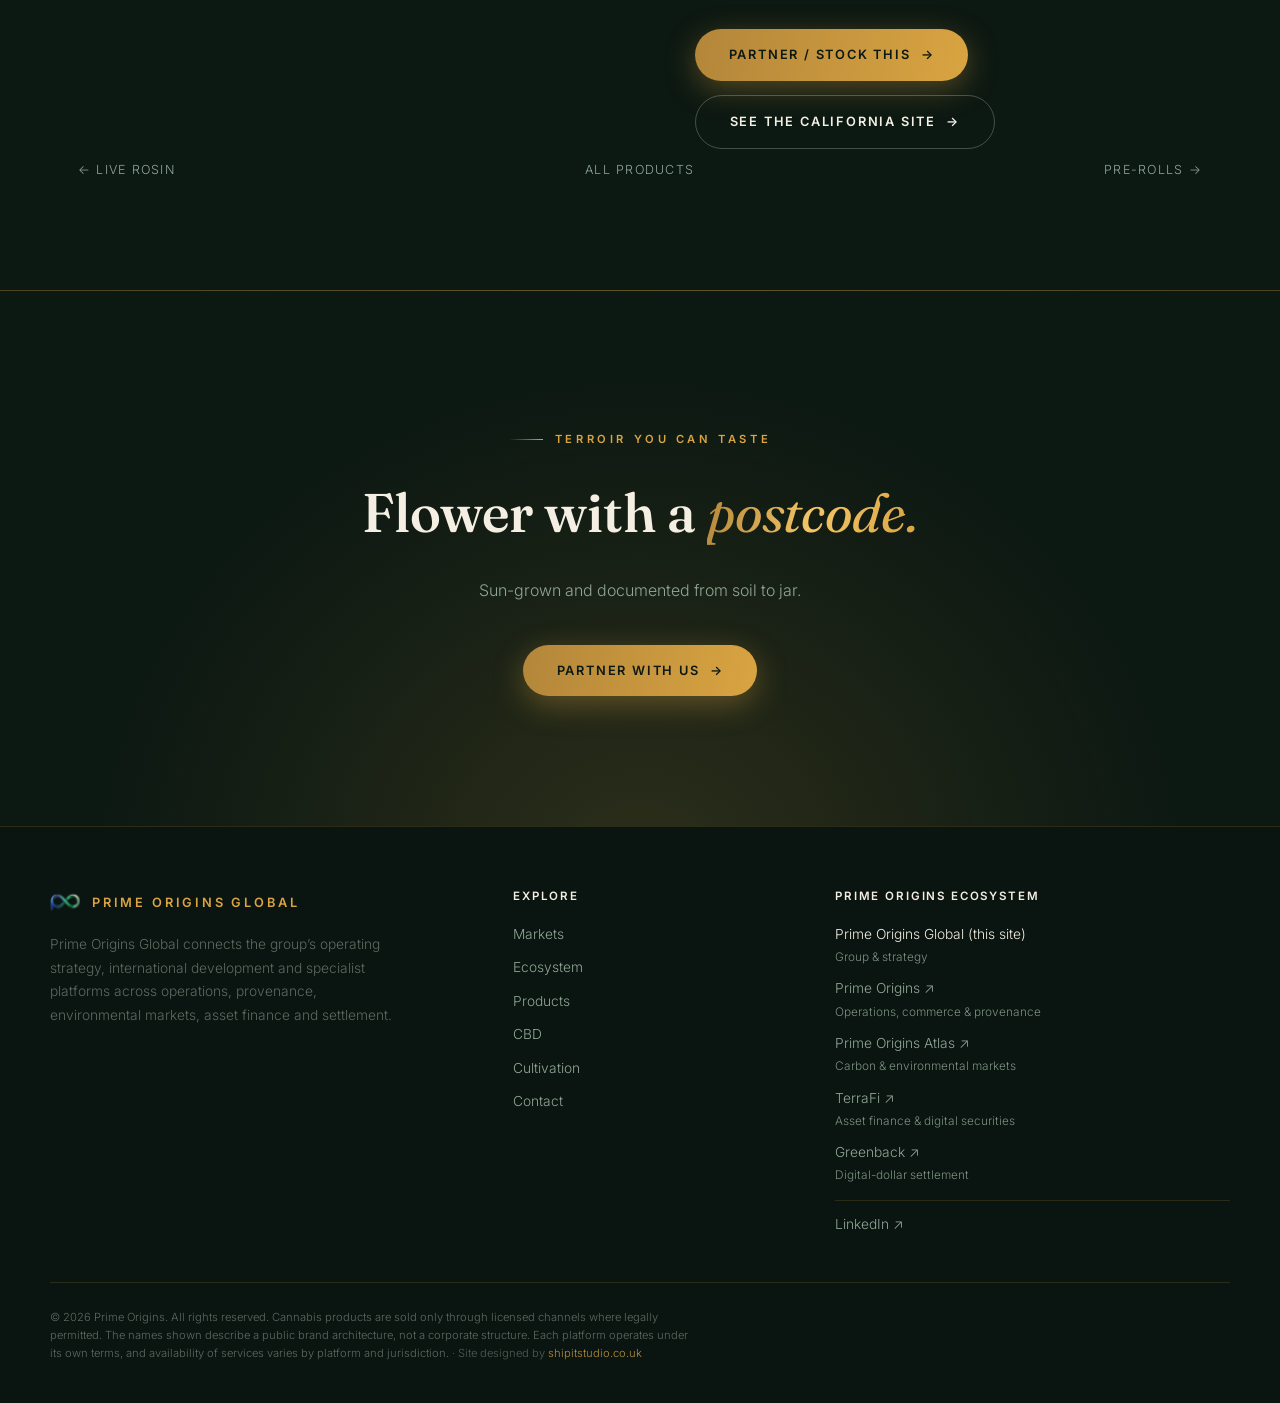
==== commit 74f52615: "Live-review fixes: remove catalogue numbering and ownership-style wording on Craft Hash, Flower and " ====
--- a/appellation-flower.html
+++ b/appellation-flower.html
@@ -14,6 +14,7 @@
 <link rel="preconnect" href="https://fonts.gstatic.com" crossorigin>
 <link href="https://fonts.googleapis.com/css2?family=Fraunces:ital,opsz,wght@0,9..144,300..900;1,9..144,300..900&family=Inter:wght@300;400;500;600;700&display=swap" rel="stylesheet">
 <link rel="stylesheet" href="assets/site.css">
+<link rel="stylesheet" href="assets/ecosystem.css">
 </head>
 <body>
 <a class="skip" href="#main">Skip to content</a>
@@ -49,10 +50,10 @@
     <div class="pd">
       <div class="pd-media rv"><img src="assets/img/flower-nug.jpg" alt="Cured Navarro River cannabis flower on a dark surface"></div>
       <div class="pd-body rv d1">
-        <span class="label">No. 03 — Flower</span>
+        <span class="label">Flower</span>
         <p class="pd-tagline">Sun-grown terroir you can actually taste.</p>
-        <p>Just as a wine carries the character of its valley, our flower carries the character of the Navarro River valley. Grown full-term under Anderson Valley sun, in living soil cooled by redwood air, these plants express a depth and complexity that indoor cultivation simply can't manufacture.</p>
-        <p>We harvest at peak ripeness, hang-dry slowly, hand-trim, then cure for weeks in small batches until the aroma blooms. Only the top flower is jarred — everything else feeds our hash, rosin and pre-roll lines, so nothing is wasted and nothing is padded.</p>
+        <p>Just as a wine carries the character of its valley, this flower carries the character of the Navarro River valley. Grown full-term under Anderson Valley sun, in living soil cooled by redwood air, these plants express a depth and complexity that indoor cultivation simply can't manufacture.</p>
+        <p>The flower is harvested at peak ripeness, hang-dried slowly, hand-trimmed, then cured for weeks in small batches until the aroma blooms. Only the top flower is jarred — everything else feeds the hash, rosin and pre-roll lines, so nothing is wasted and nothing is padded.</p>
 
         <h3>The standard</h3>
         <ul class="pd-notes">
@@ -74,12 +75,12 @@
 
         <a href="cultivation.html" style="display:flex;align-items:center;gap:16px;margin:26px 0 4px;padding:14px 18px;border:1px solid rgba(201,162,39,.35);border-radius:12px;text-decoration:none;background:rgba(201,162,39,.06)">
           <svg viewBox="0 0 450 80" aria-hidden="true" style="display:block;width:120px;height:auto;flex:none"><text x="0" y="64" font-family="Fraunces, Georgia, serif" font-size="72" letter-spacing="12" fill="#C9A227">CALNEJO</text></svg>
-          <span style="font-size:.72rem;letter-spacing:.16em;text-transform:uppercase;color:#cbb96a;line-height:1.6">Cultivated at Vista Ranch<br>Anderson Valley, Mendocino</span>
+          <span style="font-size:.72rem;letter-spacing:.16em;text-transform:uppercase;color:#cbb96a;line-height:1.6">Flower from Calnejo at Vista Ranch<br>Anderson Valley, Mendocino</span>
         </a>
 
         <div class="pd-cta">
           <a class="btn primary" href="/#partner">Partner / stock this <span class="arr" aria-hidden="true">&rarr;</span></a>
-          <a class="btn ghost" href="cultivation.html">See the cultivation <span class="arr" aria-hidden="true">&rarr;</span></a>
+          <a class="btn ghost" href="cultivation.html">See the California site <span class="arr" aria-hidden="true">&rarr;</span></a>
         </div>
       </div>
     </div>
@@ -114,5 +115,6 @@
 </footer>
 
 <script src="assets/site.js"></script>
+<script src="/assets/ecosystem.js" defer></script>
 </body>
 </html>
--- a/assets/ecosystem.css
+++ b/assets/ecosystem.css
@@ -0,0 +1,88 @@
+/* ============================================================
+   PRIME ORIGINS GLOBAL — ecosystem component + group sections
+   Loaded after site.css. Uses the tokens defined there.
+   ============================================================ */
+.sr-only{position:absolute;width:1px;height:1px;padding:0;margin:-1px;overflow:hidden;clip:rect(0,0,0,0);white-space:nowrap;border:0}
+
+/* ---------- Header: ecosystem switcher ---------- */
+.eco-switch{position:relative}
+.eco-btn{font-family:inherit;font-size:.76rem;font-weight:400;letter-spacing:.12em;text-transform:uppercase;color:var(--mute);background:none;border:1px solid var(--line2);border-radius:100px;padding:8px 14px;min-height:40px;cursor:pointer;display:inline-flex;align-items:center;gap:8px;transition:color .25s,border-color .25s}
+.eco-btn:hover,.eco-btn[aria-expanded="true"]{color:var(--cream);border-color:var(--gold)}
+.eco-btn svg{transition:transform .25s}
+.eco-btn[aria-expanded="true"] svg{transform:rotate(180deg)}
+.eco-menu{position:absolute;top:calc(100% + 14px);right:0;width:min(370px,92vw);background:rgba(12,24,18,.98);backdrop-filter:blur(14px);border:1px solid var(--line2);border-radius:10px;padding:16px 8px 8px;box-shadow:0 24px 50px rgba(0,0,0,.55);z-index:10}
+.eco-menu[hidden]{display:none}
+.eco-menu .eco-h{font-size:.66rem;letter-spacing:.24em;text-transform:uppercase;color:var(--gold);font-weight:600;padding:0 12px 10px}
+.eco-menu ul{list-style:none}
+.nav-links .eco-menu a{display:block;width:auto;padding:11px 12px;border-radius:6px;text-transform:none;letter-spacing:0;font-size:.92rem;color:var(--cream);line-height:1.35}
+.nav-links .eco-menu a::after{display:none}
+.nav-links .eco-menu a:hover,.nav-links .eco-menu a:focus-visible{background:rgba(217,164,65,.1);color:var(--cream)}
+.eco-menu .eco-name{display:block;font-weight:500}
+.eco-menu .eco-role{display:block;font-size:.78rem;color:var(--mute);margin-top:1px}
+.eco-menu .eco-cur{display:inline-block;font-size:.58rem;letter-spacing:.16em;text-transform:uppercase;color:var(--forest);background:var(--gold);border-radius:100px;padding:2px 9px;margin-left:8px;font-weight:700;vertical-align:middle}
+.eco-menu a[aria-current="page"]{background:rgba(217,164,65,.06)}
+
+/* Collapse to the hamburger layout earlier than site.css does, since the nav gained a control */
+@media(max-width:1080px){
+  .nav-links{display:none;position:absolute;top:100%;left:0;right:0;flex-direction:column;align-items:flex-start;gap:4px;background:rgba(12,24,18,.97);backdrop-filter:blur(14px);border-bottom:1px solid var(--line2);padding:18px 28px 26px;max-height:calc(100vh - 70px);overflow:auto}
+  .nav-links a{width:100%;padding:12px 0;font-size:.9rem}
+  .nav-links a::after{display:none}
+  .nav-cta{margin-top:10px;text-align:center}
+  header.menu-open .nav-links{display:flex}
+  .menu-btn{display:inline-flex}
+  .eco-switch{width:100%}
+  .eco-btn{width:100%;justify-content:space-between;min-height:44px;margin:4px 0}
+  .eco-menu{position:static;width:auto;box-shadow:none;border:0;background:transparent;backdrop-filter:none;padding:6px 0 0}
+  .nav-links .eco-menu a{padding:12px}
+}
+
+/* ---------- Hero ---------- */
+.hero-sub{color:var(--gold-bright);font-size:.98rem;letter-spacing:.04em;margin-top:16px;font-weight:500}
+
+/* ---------- Markets ---------- */
+.mkt-grid{display:grid;grid-template-columns:repeat(2,minmax(0,1fr));gap:22px}
+.mkt{position:relative;display:flex;flex-direction:column;background:linear-gradient(160deg,var(--panel),var(--forest2));border:1px solid var(--line);border-radius:8px;padding:34px 32px 32px;overflow:hidden;transition:transform .35s,border-color .35s,box-shadow .35s}
+.mkt::before{content:"";position:absolute;top:0;left:0;width:100%;height:3px;background:linear-gradient(90deg,var(--gold),transparent 70%)}
+.mkt:hover{border-color:var(--line2);box-shadow:0 24px 50px rgba(0,0,0,.4)}
+.mkt .geo{font-size:.66rem;letter-spacing:.26em;text-transform:uppercase;color:var(--mute);font-weight:600}
+.mkt h3{font-size:1.75rem;color:var(--cream);margin:8px 0 6px;font-weight:560}
+.mkt .role{color:var(--gold-bright);font-family:'Fraunces',serif;font-style:italic;font-size:1.05rem;margin-bottom:14px}
+.mkt .prog{display:inline-block;align-self:flex-start;font-size:.66rem;letter-spacing:.14em;text-transform:uppercase;color:var(--gold);border:1px solid var(--line2);border-radius:100px;padding:5px 13px;font-weight:600;margin-bottom:16px}
+.mkt p{color:#B8C7BC;font-size:.95rem;line-height:1.7}
+.mkt .detail{margin-top:auto;padding-top:18px;font-size:.84rem;color:var(--mute);border-top:1px solid var(--line);margin-top:20px}
+.mkt .detail b{color:var(--cream);font-weight:500}
+@media(max-width:820px){.mkt-grid{grid-template-columns:1fr}.mkt{padding:28px 24px}}
+.mkt-note{margin-top:22px;padding:22px 26px;border:1px dashed var(--line2);border-radius:8px;color:var(--mute);font-size:.92rem}
+.mkt-note b{color:var(--cream);font-weight:500}
+
+/* ---------- Ecosystem sections ---------- */
+.eco-umbrella{position:relative;border:1px solid var(--line2);border-radius:10px;padding:34px;margin-bottom:22px;background:radial-gradient(ellipse at 15% 0%,rgba(217,164,65,.13),transparent 60%),linear-gradient(160deg,var(--panel),var(--forest2))}
+.eco-umbrella::before{content:"";position:absolute;top:0;left:0;width:100%;height:3px;background:linear-gradient(90deg,var(--gold),transparent 70%)}
+.eco-umbrella .etag{font-size:.66rem;letter-spacing:.28em;text-transform:uppercase;color:var(--gold);font-weight:600}
+.eco-umbrella h3{font-size:1.7rem;color:var(--cream);margin:8px 0 10px;font-weight:560}
+.eco-umbrella p{color:var(--mute);max-width:760px;font-size:.98rem;margin-bottom:10px}
+.eco-umbrella .here{display:inline-block;font-size:.62rem;letter-spacing:.18em;text-transform:uppercase;color:var(--forest);background:var(--gold);padding:3px 11px;border-radius:100px;font-weight:700;margin-left:10px;vertical-align:middle}
+
+.eco4{display:grid;grid-template-columns:repeat(auto-fit,minmax(240px,1fr));gap:18px}
+.eco4 .card{display:flex;flex-direction:column;padding:30px 26px}
+.eco4 .card .role{font-size:.66rem;letter-spacing:.22em;text-transform:uppercase;color:var(--gold);font-weight:600;margin-bottom:8px}
+.eco4 .card h3{margin-bottom:10px}
+.eco4 .card .go{margin-top:auto;padding-top:20px;font-size:.74rem;letter-spacing:.14em;text-transform:uppercase;font-weight:600}
+
+.func-grid{display:grid;grid-template-columns:repeat(auto-fit,minmax(220px,1fr));gap:1px;background:var(--line2);border:1px solid var(--line2);border-radius:8px;overflow:hidden}
+.func{background:var(--forest2);padding:28px 24px}
+.func h3{font-size:1.1rem;color:var(--cream);margin:0 0 8px;font-weight:560}
+.func p{color:var(--mute);font-size:.9rem;line-height:1.6}
+.conn-note{color:var(--mute);font-size:.92rem;max-width:780px;margin-top:22px}
+
+/* ---------- Footer ---------- */
+.foot-top{grid-template-columns:1.5fr 1fr 1.4fr}
+footer .fcol a .frole{display:block;font-size:.74rem;color:var(--mute);opacity:.85;margin-top:1px}
+footer .fcol a[aria-current="page"]{color:var(--cream)}
+footer .fcol a.fsocial{margin-top:14px;padding-top:12px;border-top:1px solid var(--line)}
+@media(max-width:900px){.foot-top{grid-template-columns:1fr 1fr}}
+@media(max-width:760px){.foot-top{grid-template-columns:1fr}}
+
+@media (prefers-reduced-motion: reduce){
+  .eco-btn svg{transition:none}
+}
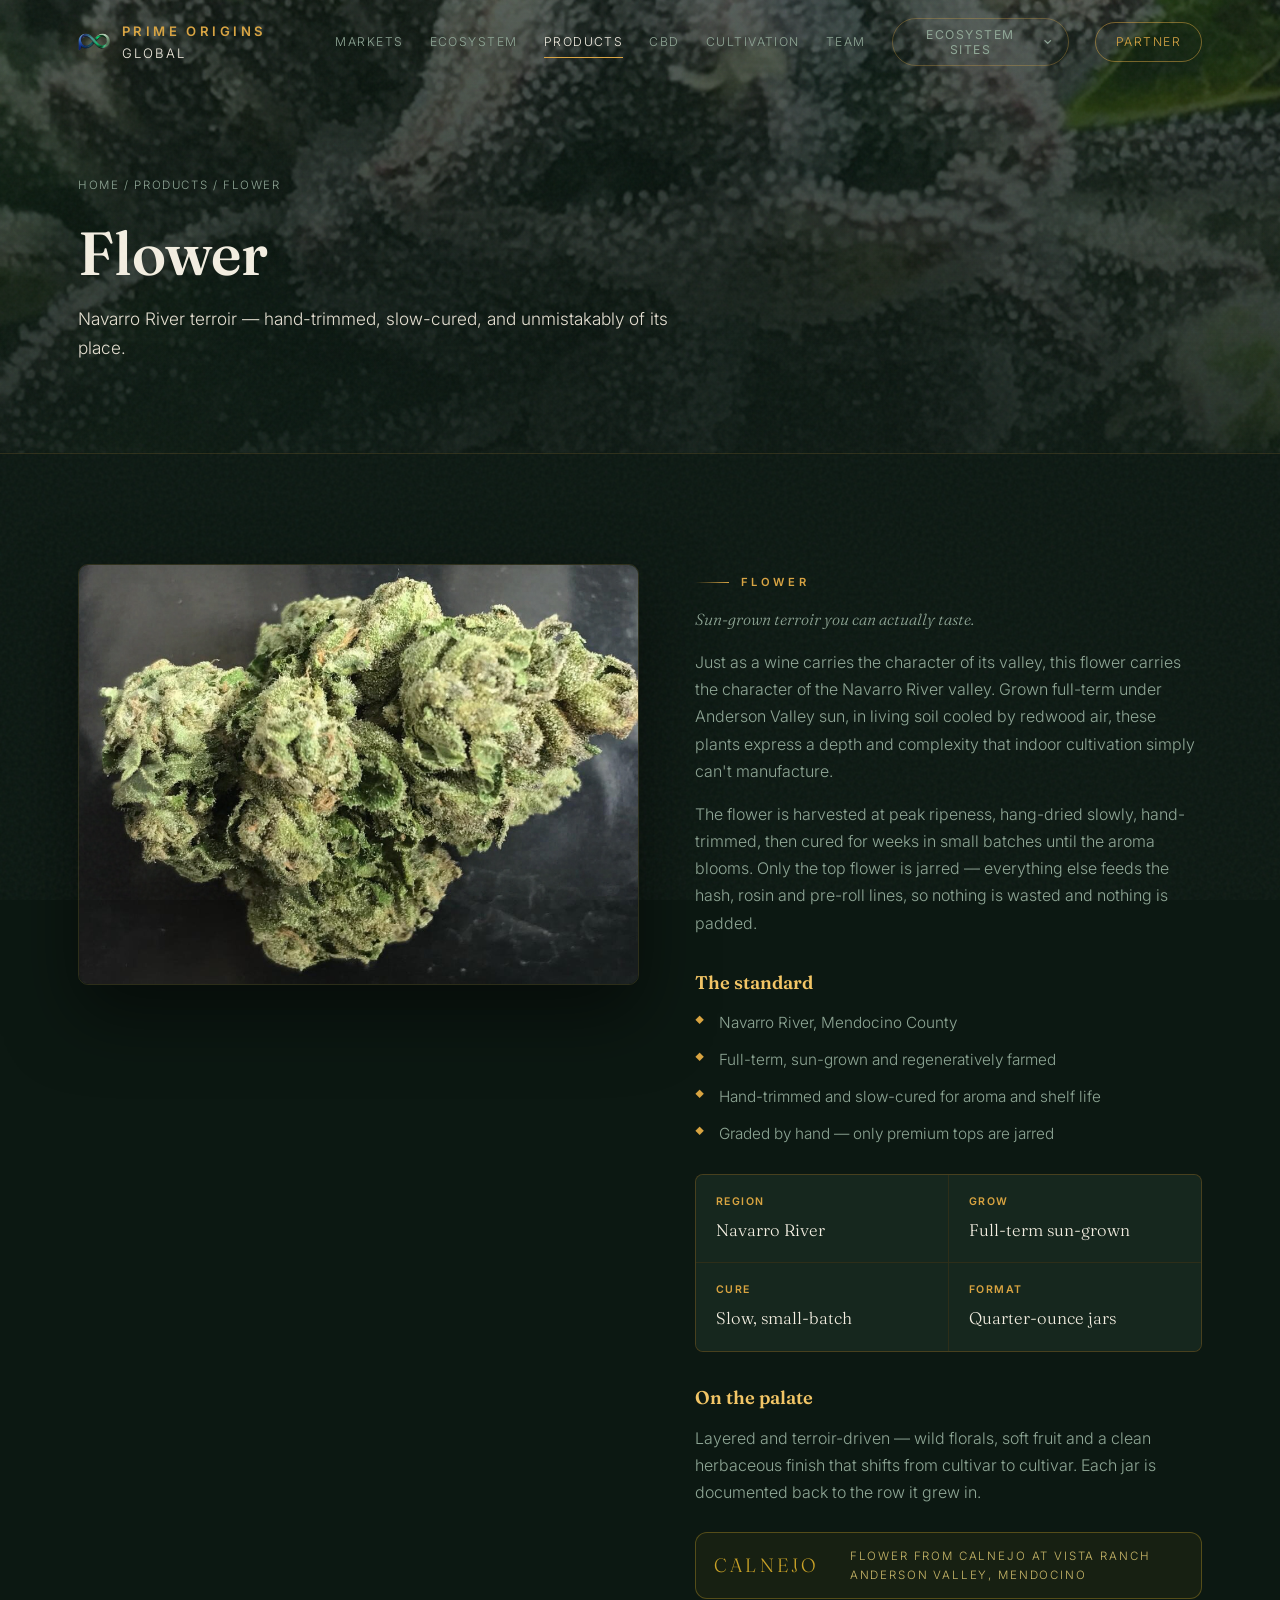
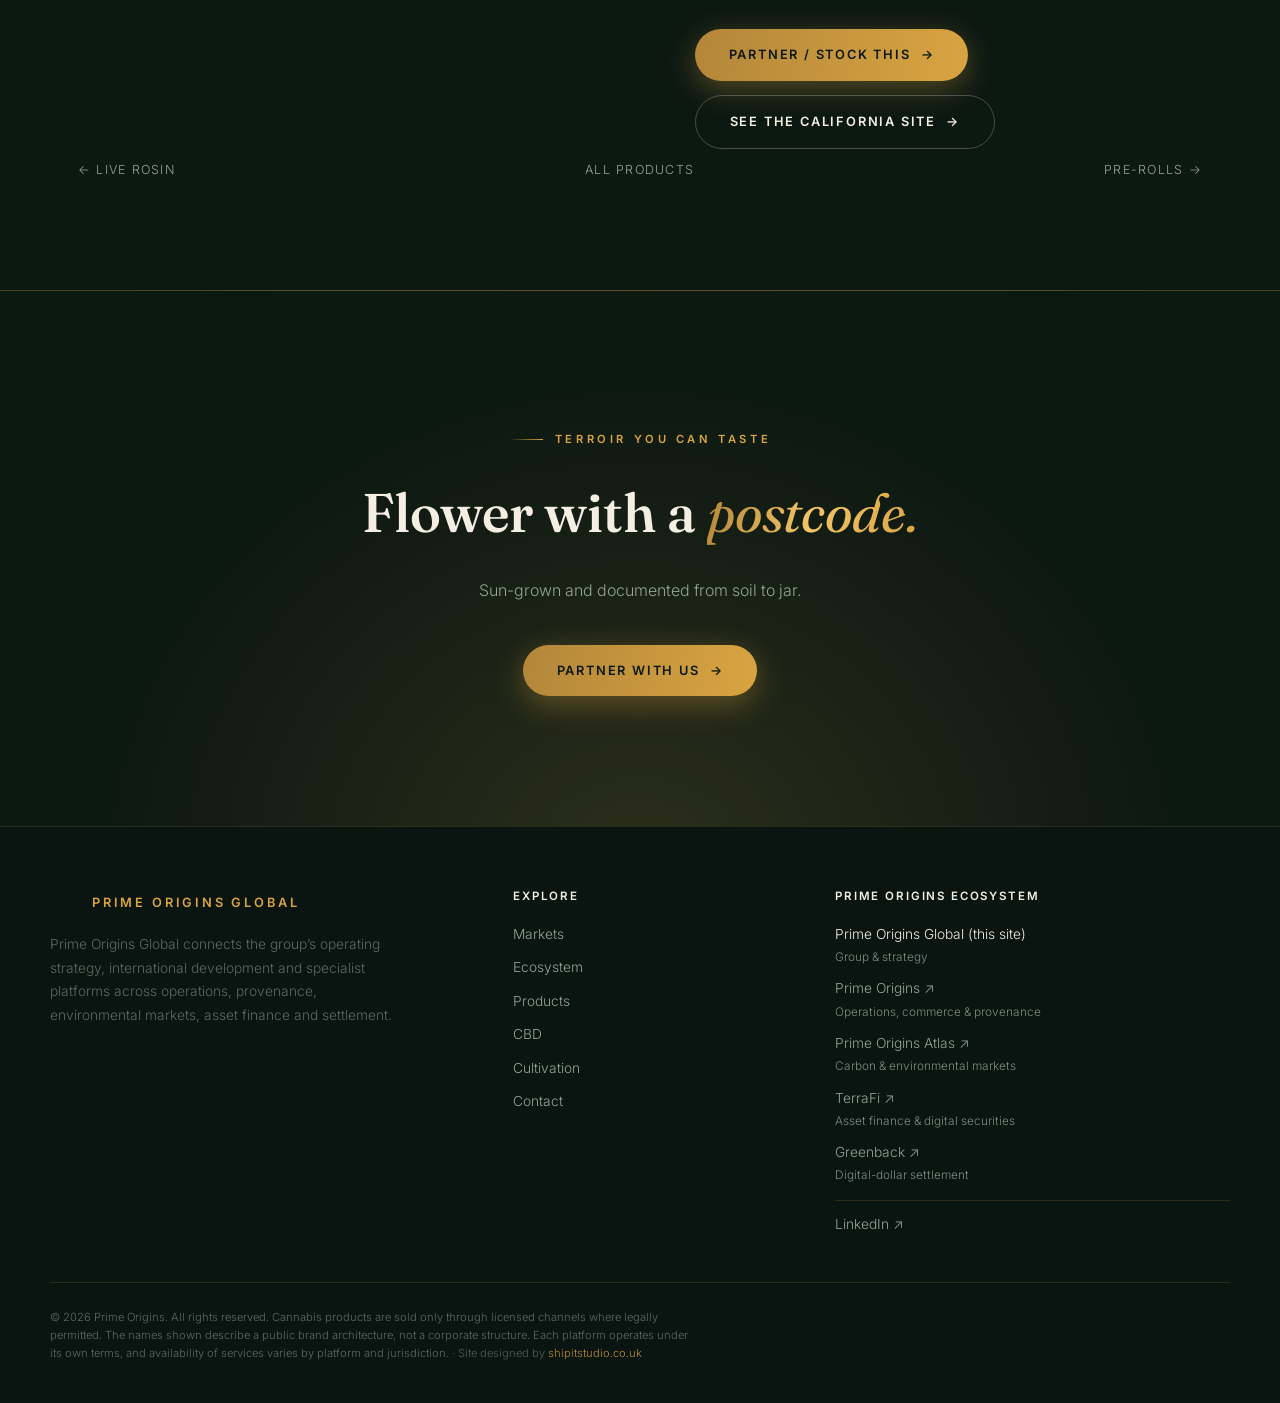
==== commit de12138e: "SEO: complete social meta tags, self-host logo, trim meta description on Flower page" ====
--- a/appellation-flower.html
+++ b/appellation-flower.html
@@ -6,9 +6,17 @@
 <title>Flower — Navarro River Sun-Grown | Prime Origins Global</title>
 <meta name="description" content="Prime Origins Flower — Navarro River, Anderson Valley sun-grown cannabis. Hand-trimmed, slow-cured and jarred, with terroir you can taste and provenance you can verify.">
 <link rel="canonical" href="https://primeoriginsglobal.org/appellation-flower.html">
-<meta property="og:title" content="Flower | Prime Origins">
+<meta property="og:title" content="Flower | Prime Origins Global">
 <meta property="og:description" content="Navarro River terroir — hand-trimmed, slow-cured, and unmistakably of its place.">
 <meta property="og:image" content="https://primeoriginsglobal.org/assets/img/flower-nug.jpg">
+<meta property="og:type" content="website">
+<meta property="og:site_name" content="Prime Origins Global">
+<meta property="og:url" content="https://primeoriginsglobal.org/appellation-flower.html">
+<meta name="twitter:card" content="summary_large_image">
+<meta name="twitter:site" content="@primeorigins_">
+<meta name="twitter:title" content="Flower | Prime Origins Global">
+<meta name="twitter:description" content="Navarro River terroir — hand-trimmed, slow-cured, and unmistakably of its place.">
+<meta name="twitter:image" content="https://primeoriginsglobal.org/assets/img/flower-nug.jpg">
 <link rel="icon" href="/favicon.svg" type="image/svg+xml">
 <link rel="preconnect" href="https://fonts.googleapis.com">
 <link rel="preconnect" href="https://fonts.gstatic.com" crossorigin>
@@ -22,7 +30,7 @@
 
 <header id="hdr">
   <nav class="nav">
-    <a class="logo" href="/"><img src="https://www.primeoriginsatlas.org/logo.png" alt="Prime Origins" width="32" height="32" decoding="async"><span>PRIME ORIGINS <span class="global">GLOBAL</span></span></a>
+    <a class="logo" href="/"><img src="/assets/img/logo.png" alt="Prime Origins" width="32" height="32" decoding="async"><span>PRIME ORIGINS <span class="global">GLOBAL</span></span></a>
     <div class="nav-links" id="navLinks">
       <a href="/#markets">Markets</a>
       <a href="/#ecosystem">Ecosystem</a>
@@ -105,7 +113,7 @@
 <footer>
   <div class="foot-top">
     <div>
-      <div class="fbrand"><img src="https://www.primeoriginsatlas.org/logo.png" alt="Prime Origins"><span>PRIME ORIGINS GLOBAL</span></div>
+      <div class="fbrand"><img src="/assets/img/logo.png" alt="Prime Origins"><span>PRIME ORIGINS GLOBAL</span></div>
       <p class="fblurb">Prime Origins Global connects the group’s operating strategy, international development and specialist platforms across operations, provenance, environmental markets, asset finance and settlement.</p>
     </div>
     <div class="fcol"><h5>Explore</h5><a href="/#markets">Markets</a><a href="/#ecosystem">Ecosystem</a><a href="/#products">Products</a><a href="/cbd.html">CBD</a><a href="cultivation.html">Cultivation</a><a href="/#partner">Contact</a></div>
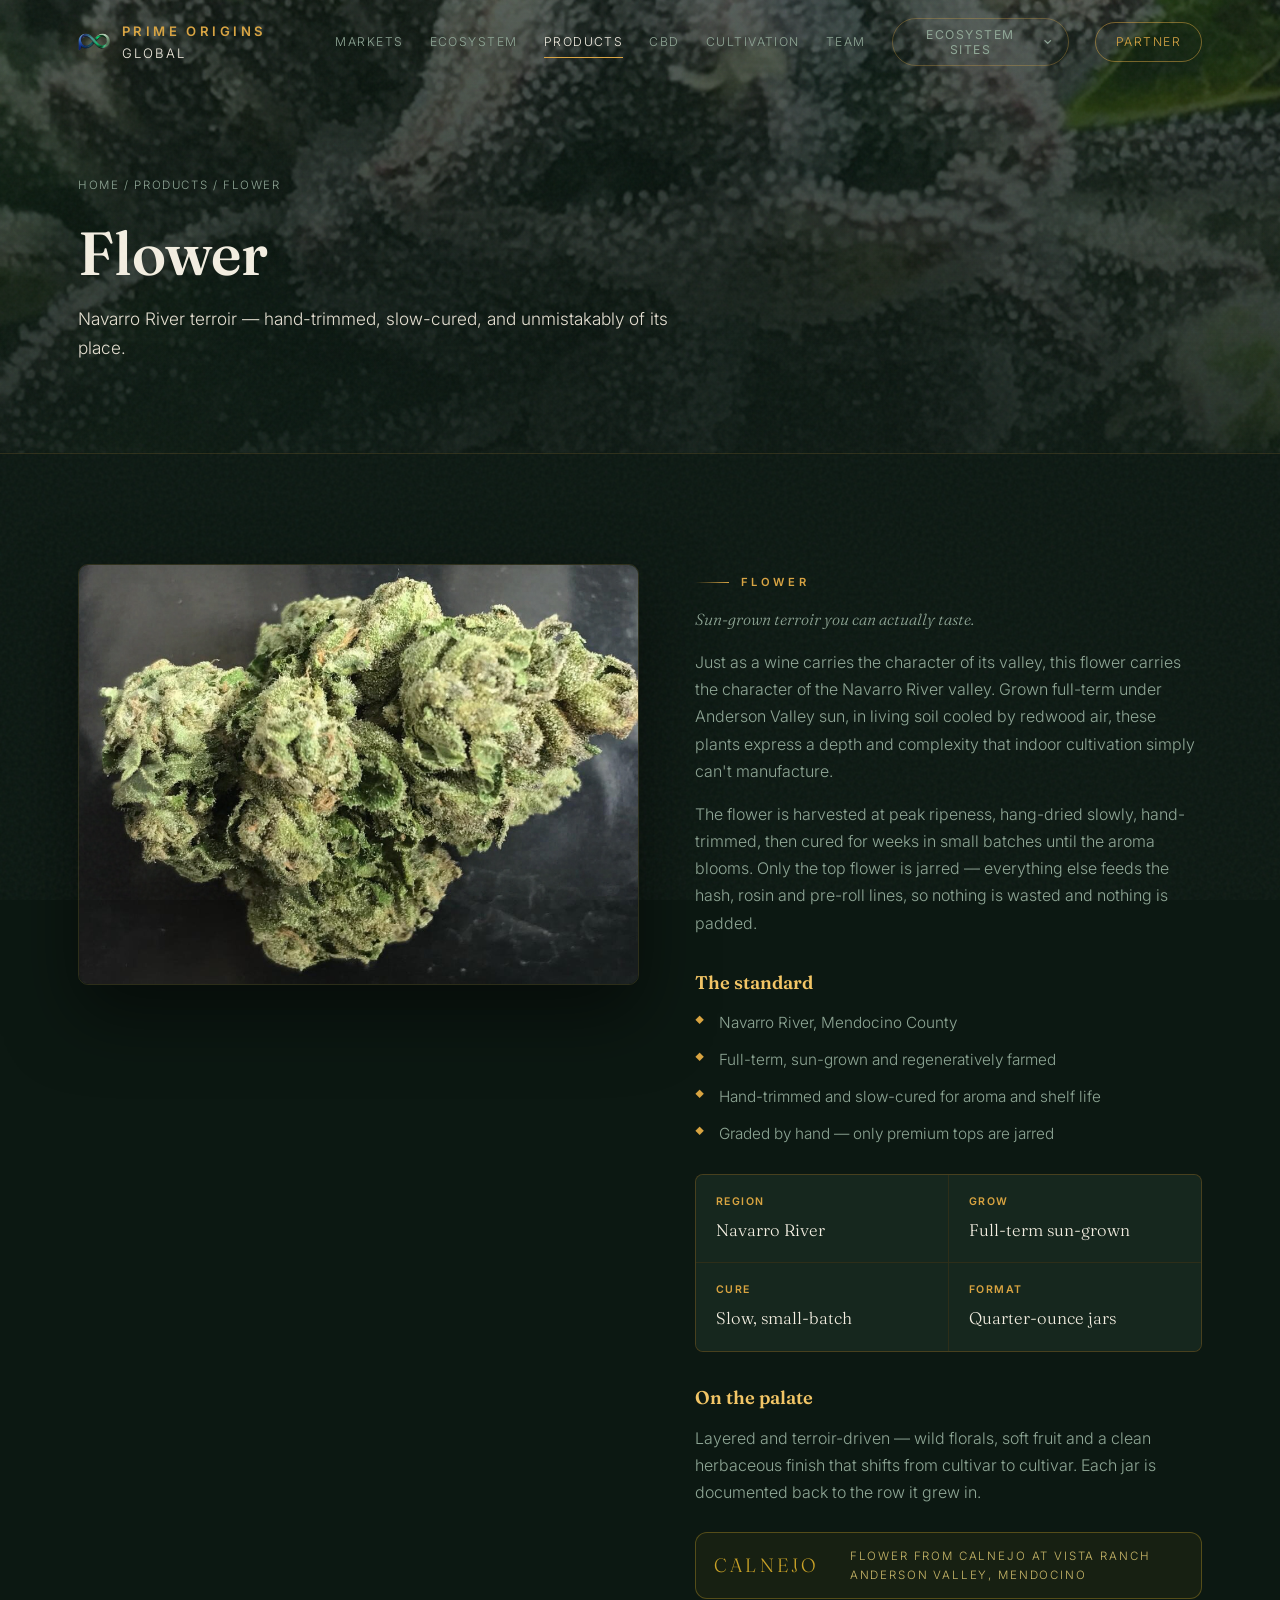
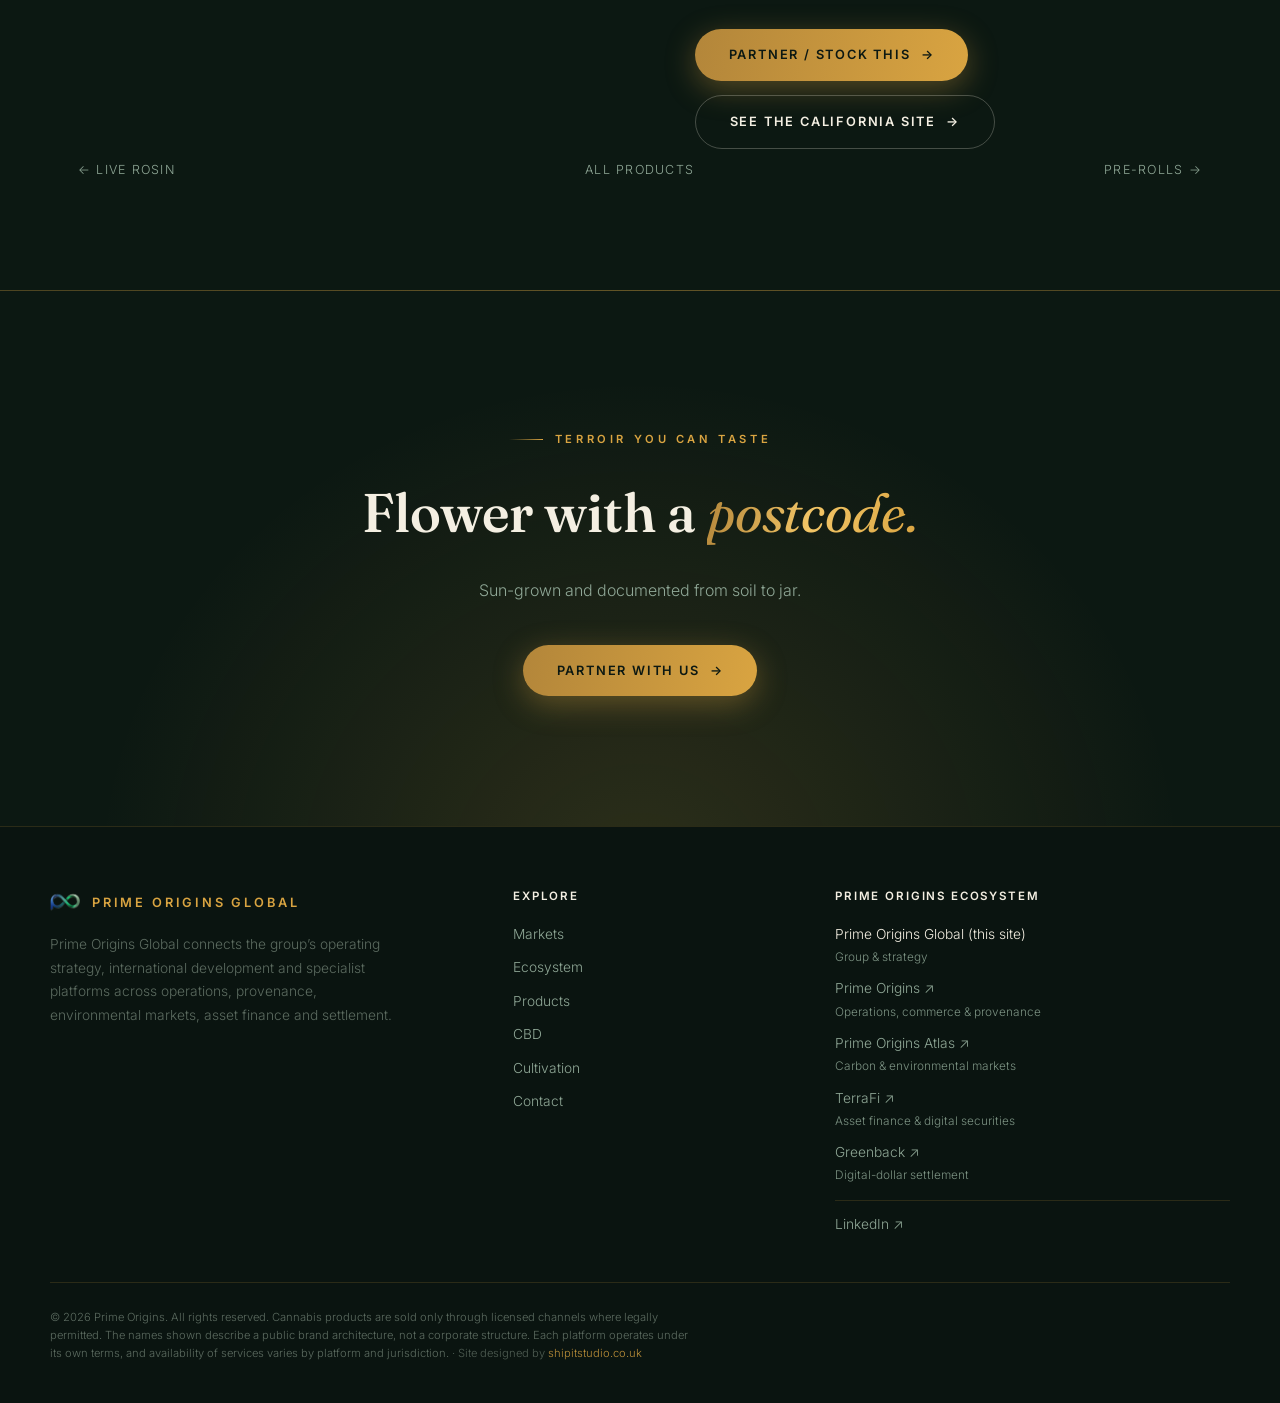
==== commit e7f26825: "Host consistency: canonical/og:url/twitter:image -> https://www.primeoriginsglobal.org" ====
--- a/appellation-flower.html
+++ b/appellation-flower.html
@@ -5,18 +5,18 @@
 <meta name="viewport" content="width=device-width, initial-scale=1.0">
 <title>Flower — Navarro River Sun-Grown | Prime Origins Global</title>
 <meta name="description" content="Prime Origins Flower — Navarro River, Anderson Valley sun-grown cannabis. Hand-trimmed, slow-cured and jarred, with terroir you can taste and provenance you can verify.">
-<link rel="canonical" href="https://primeoriginsglobal.org/appellation-flower.html">
+<link rel="canonical" href="https://www.primeoriginsglobal.org/appellation-flower.html">
 <meta property="og:title" content="Flower | Prime Origins Global">
 <meta property="og:description" content="Navarro River terroir — hand-trimmed, slow-cured, and unmistakably of its place.">
-<meta property="og:image" content="https://primeoriginsglobal.org/assets/img/flower-nug.jpg">
+<meta property="og:image" content="https://www.primeoriginsglobal.org/assets/img/flower-nug.jpg">
 <meta property="og:type" content="website">
 <meta property="og:site_name" content="Prime Origins Global">
-<meta property="og:url" content="https://primeoriginsglobal.org/appellation-flower.html">
+<meta property="og:url" content="https://www.primeoriginsglobal.org/appellation-flower.html">
 <meta name="twitter:card" content="summary_large_image">
 <meta name="twitter:site" content="@primeorigins_">
 <meta name="twitter:title" content="Flower | Prime Origins Global">
 <meta name="twitter:description" content="Navarro River terroir — hand-trimmed, slow-cured, and unmistakably of its place.">
-<meta name="twitter:image" content="https://primeoriginsglobal.org/assets/img/flower-nug.jpg">
+<meta name="twitter:image" content="https://www.primeoriginsglobal.org/assets/img/flower-nug.jpg">
 <link rel="icon" href="/favicon.svg" type="image/svg+xml">
 <link rel="preconnect" href="https://fonts.googleapis.com">
 <link rel="preconnect" href="https://fonts.gstatic.com" crossorigin>
@@ -117,7 +117,7 @@
       <p class="fblurb">Prime Origins Global connects the group’s operating strategy, international development and specialist platforms across operations, provenance, environmental markets, asset finance and settlement.</p>
     </div>
     <div class="fcol"><h5>Explore</h5><a href="/#markets">Markets</a><a href="/#ecosystem">Ecosystem</a><a href="/#products">Products</a><a href="/cbd.html">CBD</a><a href="cultivation.html">Cultivation</a><a href="/#partner">Contact</a></div>
-    <div class="fcol"><h5>Prime Origins ecosystem</h5><a href="https://primeoriginsglobal.org/" aria-current="page">Prime Origins Global (this site)<span class="frole">Group &amp; strategy</span></a><a href="https://primeorigins.org/" target="_blank" rel="noopener noreferrer">Prime Origins ↗<span class="frole">Operations, commerce &amp; provenance</span></a><a href="https://primeoriginsatlas.org/" target="_blank" rel="noopener noreferrer">Prime Origins Atlas ↗<span class="frole">Carbon &amp; environmental markets</span></a><a href="https://terrafi.me/" target="_blank" rel="noopener noreferrer">TerraFi ↗<span class="frole">Asset finance &amp; digital securities</span></a><a href="https://gnbk.app/" target="_blank" rel="noopener noreferrer">Greenback ↗<span class="frole">Digital-dollar settlement</span></a><a class="fsocial" href="https://www.linkedin.com/company/primeorigins" target="_blank" rel="noopener noreferrer">LinkedIn ↗</a></div>
+    <div class="fcol"><h5>Prime Origins ecosystem</h5><a href="https://www.primeoriginsglobal.org/" aria-current="page">Prime Origins Global (this site)<span class="frole">Group &amp; strategy</span></a><a href="https://primeorigins.org/" target="_blank" rel="noopener noreferrer">Prime Origins ↗<span class="frole">Operations, commerce &amp; provenance</span></a><a href="https://primeoriginsatlas.org/" target="_blank" rel="noopener noreferrer">Prime Origins Atlas ↗<span class="frole">Carbon &amp; environmental markets</span></a><a href="https://terrafi.me/" target="_blank" rel="noopener noreferrer">TerraFi ↗<span class="frole">Asset finance &amp; digital securities</span></a><a href="https://gnbk.app/" target="_blank" rel="noopener noreferrer">Greenback ↗<span class="frole">Digital-dollar settlement</span></a><a class="fsocial" href="https://www.linkedin.com/company/primeorigins" target="_blank" rel="noopener noreferrer">LinkedIn ↗</a></div>
   </div>
   <div class="foot-base"><p>© 2026 Prime Origins. All rights reserved. Cannabis products are sold only through licensed channels where legally permitted. <span data-eco-note>The names shown describe a public brand architecture, not a corporate structure. Each platform operates under its own terms, and availability of services varies by platform and jurisdiction. </span><span style="opacity:.85">· Site designed by <a href="https://shipitstudio.co.uk" target="_blank" rel="noopener">shipitstudio.co.uk</a></span></p></div>
 </footer>
